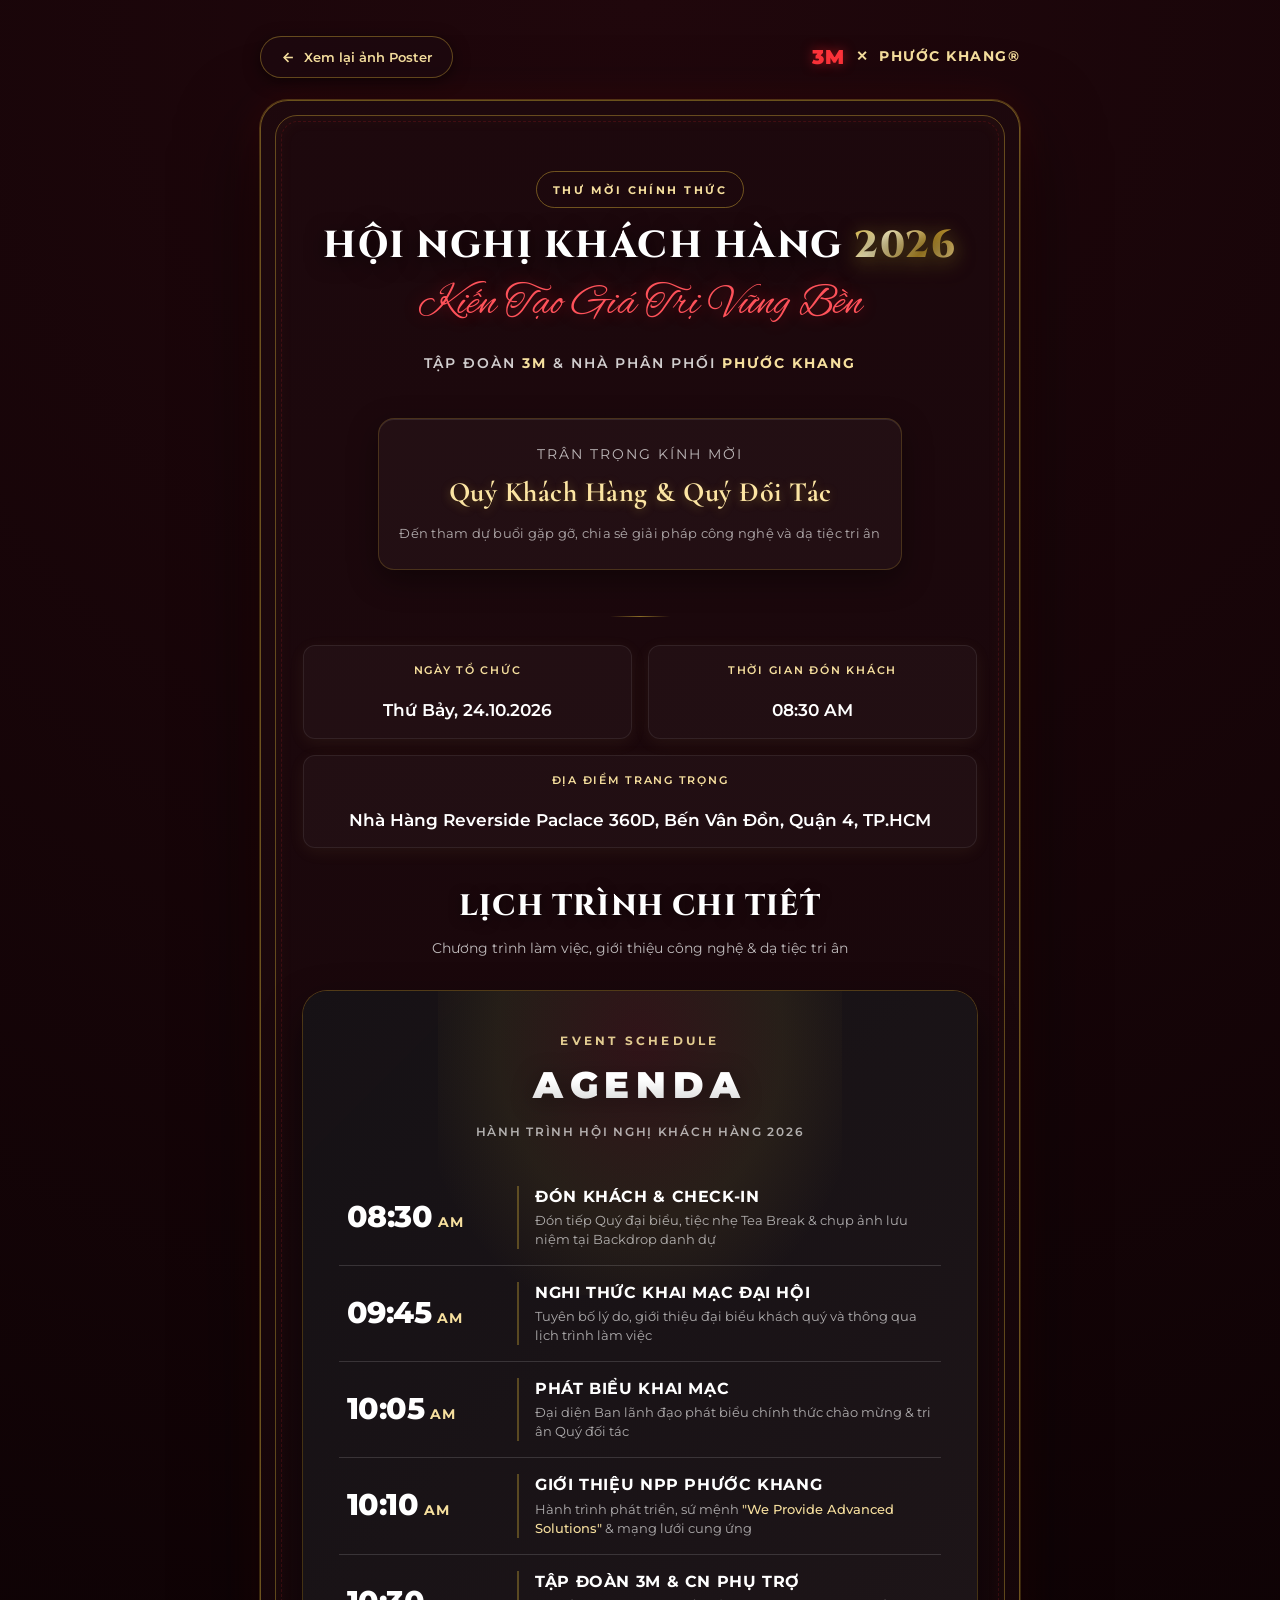
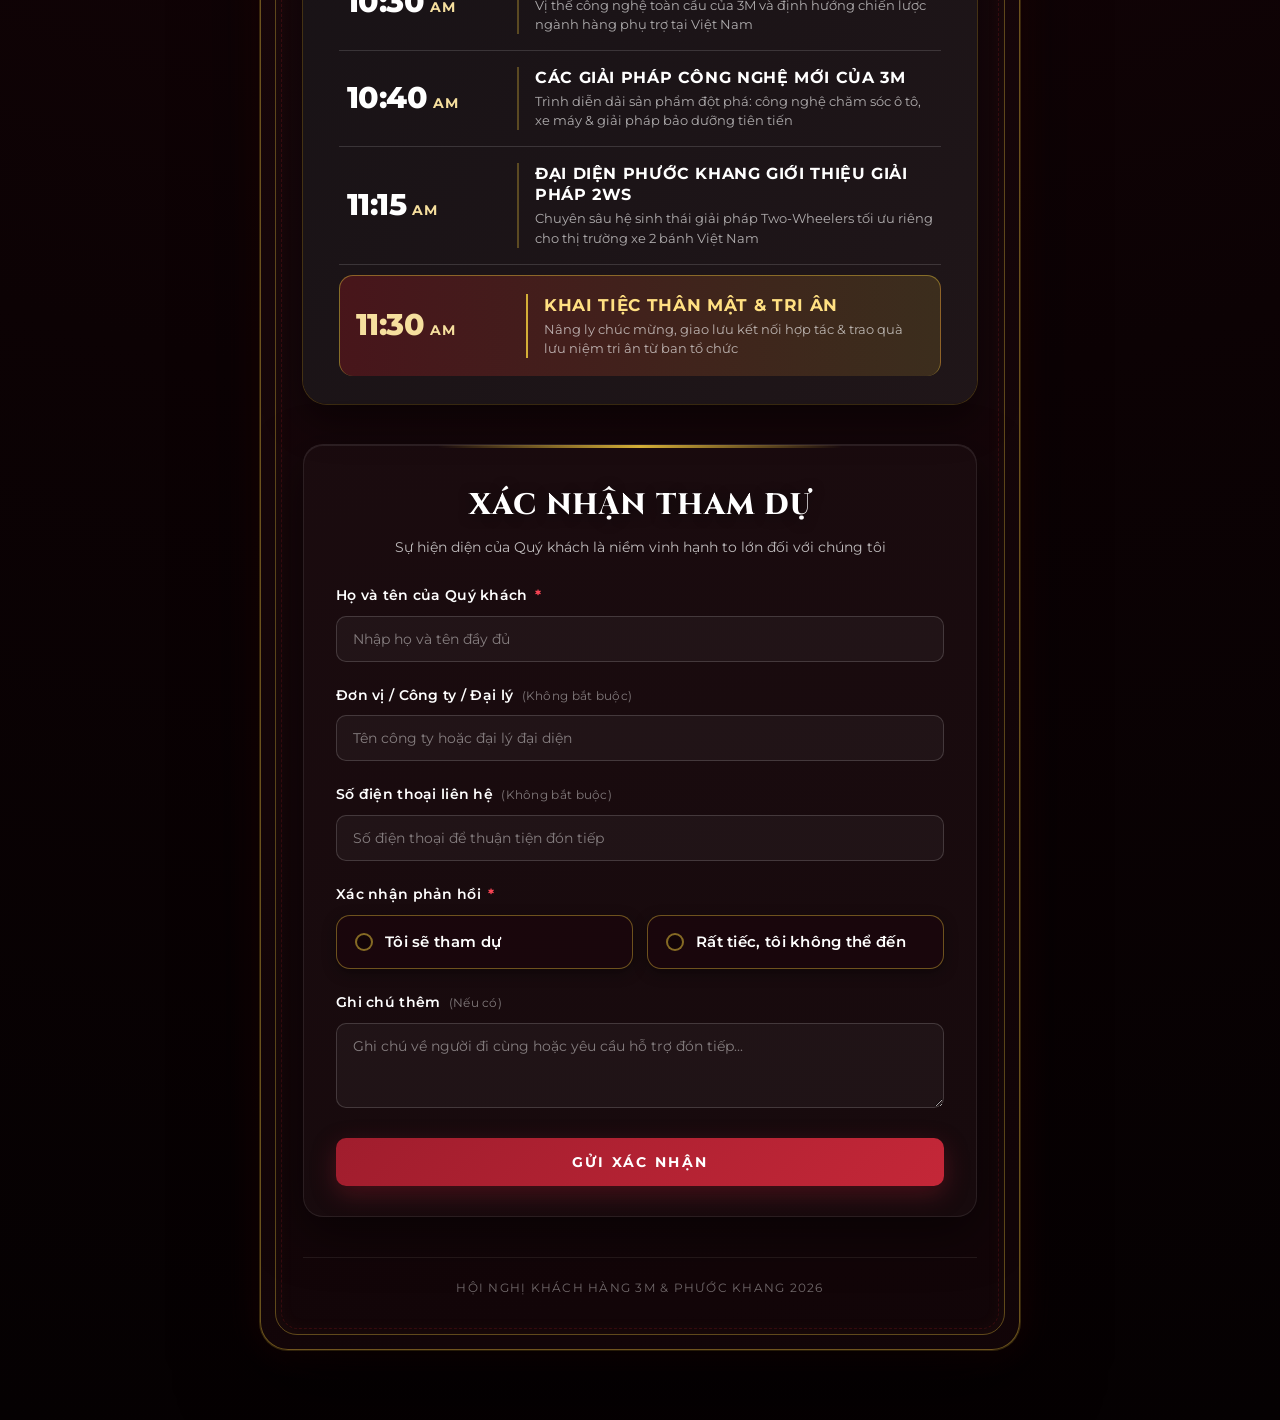
==== detail.html @ b02ee94e "Card invition" ====
<!doctype html>
<html lang="vi">
  <head>
    <meta charset="UTF-8" />
    <meta name="viewport" content="width=device-width, initial-scale=1.0" />
    <title>Thư Mời &amp; Lịch Trình Hội Nghị — 3M &amp; Phước Khang</title>

    <!-- SEO & Social Meta Tags -->
    <meta
      name="description"
      content="Trân trọng kính mời Quý khách tham dự Hội Nghị Khách Hàng: Kiến Tạo Giá Trị cùng 3M & Phước Khang ngày 24/10/2026."
    />
    <meta
      property="og:title"
      content="Thư Mời Hội Nghị Khách Hàng 3M & Phước Khang"
    />
    <meta
      property="og:description"
      content="Kính mời Quý Khách đến tham dự sự kiện và xác nhận tham dự."
    />
    <meta property="og:image" content="home.jpg" />

    <!-- Google Fonts: Cinzel, Cormorant Garamond, Playfair Display, Montserrat, Alex Brush -->
    <link rel="preconnect" href="https://fonts.googleapis.com" />
    <link rel="preconnect" href="https://fonts.gstatic.com" crossorigin />
    <link
      href="https://fonts.googleapis.com/css2?family=Alex+Brush&family=Cinzel:wght@600;700;800;900&family=Cormorant+Garamond:ital,wght@0,500;0,600;0,700;1,400;1,600&family=Montserrat:wght@300;400;500;600;700&family=Playfair+Display:ital,wght@0,500;0,600;0,700;1,400&display=swap"
      rel="stylesheet"
    />

    <!-- File CSS Riêng Biệt -->
    <link rel="stylesheet" href="style.css" />
  </head>
  <body class="invitation-page-body">
    <main class="invitation-wrapper">
      <!-- Thanh điều hướng đầu trang -->
      <div class="top-action-bar">
        <a href="index.html" class="btn-back-soft">
          <svg
            width="15"
            height="15"
            viewBox="0 0 24 24"
            fill="none"
            stroke="currentColor"
            stroke-width="2.5"
          >
            <line x1="19" y1="12" x2="5" y2="12"></line>
            <polyline points="12 19 5 12 12 5"></polyline>
          </svg>
          <span>Xem lại ảnh Poster</span>
        </a>

        <div class="top-brand-logos">
          <span class="brand-3m">3M</span>
          <span>✕</span>
          <span>PHƯỚC KHANG®</span>
        </div>
      </div>

      <!-- TẤM THIỆP MỜI TRANG TRỌNG & ĐẲNG CẤP DOANH NGHIỆP -->
      <article class="invitation-card clean-editorial">
        <!-- Viền đôi thanh lịch mạ vàng tối giản -->
        <div class="card-inner-border"></div>

        <!-- HEADER THƯ MỜI CHUẨN DOANH NGHIỆP -->
        <header class="invitation-header-clean">
          <div class="invitation-brand-badge">
            <span>THƯ MỜI CHÍNH THỨC</span>
          </div>
          <h1 class="invitation-main-heading">
            HỘI NGHỊ KHÁCH HÀNG <span class="gold-shimmer-text">2026</span>
          </h1>
          <div class="invitation-script-theme">Kiến Tạo Giá Trị Vững Bền</div>
          <div class="co-host-subheading">
            Tập Đoàn <strong>3M</strong> &amp; Nhà Phân Phối
            <strong>Phước Khang</strong>
          </div>
        </header>

        <!-- HỘP KÍNH MỜI ĐÍCH DANH ĐẠI BIỂU / KHÁCH QUÝ -->
        <div class="guest-invitation-container clean-guest-box">
          <span class="guest-intro-label">Trân trọng kính mời</span>
          <strong class="guest-highlight-name" id="displayGuestName"
            >Quý Khách Hàng &amp; Quý Đối Tác</strong
          >
          <p class="guest-honor-note">
            Đến tham dự buổi gặp gỡ, chia sẻ giải pháp công nghệ và dạ tiệc tri
            ân
          </p>
        </div>

        <!-- ĐƯỜNG KẺ CHỈ VÀNG TINH TẾ (MINIMAL HAIRLINE) -->
        <div class="clean-divider-line" aria-hidden="true"></div>

        <!-- THÔNG TIN THỜI GIAN & ĐỊA ĐIỂM TỔ CHỨC (CLEAN GRID) -->
        <div class="event-quick-info-grid clean-info-grid">
          <div class="quick-info-card">
            <span class="quick-meta-label">NGÀY TỔ CHỨC</span>
            <div class="quick-meta-val">Thứ Bảy, 24.10.2026</div>
          </div>

          <div class="quick-info-card">
            <span class="quick-meta-label">THỜI GIAN ĐÓN KHÁCH</span>
            <div class="quick-meta-val">08:30 AM</div>
          </div>

          <div class="quick-info-card full-width">
            <span class="quick-meta-label">ĐỊA ĐIỂM TRANG TRỌNG</span>
            <div class="quick-meta-val">
              Nhà Hàng Reverside Paclace 360D, Bến Vân Đồn, Quận 4, TP.HCM
            </div>
          </div>
        </div>

        <!-- ======================================================================
           ROADMAP VỀ TIMELINE SỰ KIỆN — ZIGZAG 2 BÊN XEN KẼ SANG TRỌNG
           ====================================================================== -->
        <section class="roadmap-section-wrap" aria-label="Lịch trình sự kiện">
          <div class="roadmap-header-center">
            <h2 class="roadmap-title">Lịch Trình Chi Tiết</h2>
            <p class="roadmap-desc">
              Chương trình làm việc, giới thiệu công nghệ &amp; dạ tiệc tri ân
            </p>
          </div>

          <!-- AGENDA JOURNEY BOARD (THEO STYLE ẢNH MẪU: KÍNH MỜ, BOLD TIME, ĐƯỜNG KẺ NGANG) -->
          <div class="agenda-board-container reveal-on-scroll">
            <div class="agenda-board-header">
              <span class="agenda-subtag">EVENT SCHEDULE</span>
              <h3 class="agenda-main-title">AGENDA</h3>
              <div class="agenda-subtitle-line">
                HÀNH TRÌNH HỘI NGHỊ KHÁCH HÀNG 2026
              </div>
            </div>

            <div class="agenda-list">
              <!-- Mục 1 -->
              <div class="agenda-item">
                <div class="agenda-time-col">
                  <span class="agenda-time-val">08:30</span>
                  <span class="agenda-time-period">AM</span>
                </div>
                <div class="agenda-info-col">
                  <h4 class="agenda-item-title">ĐÓN KHÁCH &amp; CHECK-IN</h4>
                  <p class="agenda-item-desc">
                    Đón tiếp Quý đại biểu, tiệc nhẹ Tea Break &amp; chụp ảnh lưu
                    niệm tại Backdrop danh dự
                  </p>
                </div>
              </div>

              <!-- Mục 2 -->
              <div class="agenda-item">
                <div class="agenda-time-col">
                  <span class="agenda-time-val">09:45</span>
                  <span class="agenda-time-period">AM</span>
                </div>
                <div class="agenda-info-col">
                  <h4 class="agenda-item-title">NGHI THỨC KHAI MẠC ĐẠI HỘI</h4>
                  <p class="agenda-item-desc">
                    Tuyên bố lý do, giới thiệu đại biểu khách quý và thông qua
                    lịch trình làm việc
                  </p>
                </div>
              </div>

              <!-- Mục 3 -->
              <div class="agenda-item">
                <div class="agenda-time-col">
                  <span class="agenda-time-val">10:05</span>
                  <span class="agenda-time-period">AM</span>
                </div>
                <div class="agenda-info-col">
                  <h4 class="agenda-item-title">PHÁT BIỂU KHAI MẠC</h4>
                  <p class="agenda-item-desc">
                    Đại diện Ban lãnh đạo phát biểu chính thức chào mừng &amp;
                    tri ân Quý đối tác
                  </p>
                </div>
              </div>

              <!-- Mục 4 -->
              <div class="agenda-item">
                <div class="agenda-time-col">
                  <span class="agenda-time-val">10:10</span>
                  <span class="agenda-time-period">AM</span>
                </div>
                <div class="agenda-info-col">
                  <h4 class="agenda-item-title">GIỚI THIỆU NPP PHƯỚC KHANG</h4>
                  <p class="agenda-item-desc">
                    Hành trình phát triển, sứ mệnh
                    <em>"We Provide Advanced Solutions"</em> &amp; mạng lưới
                    cung ứng
                  </p>
                </div>
              </div>

              <!-- Mục 5 -->
              <div class="agenda-item">
                <div class="agenda-time-col">
                  <span class="agenda-time-val">10:30</span>
                  <span class="agenda-time-period">AM</span>
                </div>
                <div class="agenda-info-col">
                  <h4 class="agenda-item-title">
                    TẬP ĐOÀN 3M &amp; CN PHỤ TRỢ
                  </h4>
                  <p class="agenda-item-desc">
                    Vị thế công nghệ toàn cầu của 3M và định hướng chiến lược
                    ngành hàng phụ trợ tại Việt Nam
                  </p>
                </div>
              </div>

              <!-- Mục 6 -->
              <div class="agenda-item">
                <div class="agenda-time-col">
                  <span class="agenda-time-val">10:40</span>
                  <span class="agenda-time-period">AM</span>
                </div>
                <div class="agenda-info-col">
                  <h4 class="agenda-item-title">
                    CÁC GIẢI PHÁP CÔNG NGHỆ MỚI CỦA 3M
                  </h4>
                  <p class="agenda-item-desc">
                    Trình diễn dải sản phẩm đột phá: công nghệ chăm sóc ô tô, xe
                    máy &amp; giải pháp bảo dưỡng tiên tiến
                  </p>
                </div>
              </div>

              <!-- Mục 7 -->
              <div class="agenda-item">
                <div class="agenda-time-col">
                  <span class="agenda-time-val">11:15</span>
                  <span class="agenda-time-period">AM</span>
                </div>
                <div class="agenda-info-col">
                  <h4 class="agenda-item-title">
                    ĐẠI DIỆN PHƯỚC KHANG GIỚI THIỆU GIẢI PHÁP 2Ws
                  </h4>
                  <p class="agenda-item-desc">
                    Chuyên sâu hệ sinh thái giải pháp Two-Wheelers tối ưu riêng
                    cho thị trường xe 2 bánh Việt Nam
                  </p>
                </div>
              </div>

              <!-- Mục 8 (Khai Tiệc) -->
              <div class="agenda-item agenda-item-highlight">
                <div class="agenda-time-col">
                  <span class="agenda-time-val">11:30</span>
                  <span class="agenda-time-period">AM</span>
                </div>
                <div class="agenda-info-col">
                  <h4 class="agenda-item-title highlight-title">
                    KHAI TIỆC THÂN MẬT &amp; TRI ÂN
                  </h4>
                  <p class="agenda-item-desc">
                    Nâng ly chúc mừng, giao lưu kết nối hợp tác &amp; trao quà
                    lưu niệm tri ân từ ban tổ chức
                  </p>
                </div>
              </div>
            </div>
          </div>
        </section>

        <!-- ======================================================================
           PHẦN HỒI ĐÁP THAM DỰ (EXECUTIVE RSVP FORM — CLEAN & MINIMAL)
           ====================================================================== -->
        <section
          class="royal-rsvp-wrapper clean-rsvp-section reveal-on-scroll"
          id="rsvpSection"
        >
          <div class="rsvp-header-center">
            <h2 class="rsvp-title">Xác Nhận Tham Dự</h2>
            <p class="rsvp-subtitle">
              Sự hiện diện của Quý khách là niềm vinh hạnh to lớn đối với chúng
              tôi
            </p>
          </div>

          <form id="rsvpForm" novalidate>
            <!-- 1. Họ và tên -->
            <div class="form-group clean-group">
              <label class="form-label" for="guestName">
                Họ và tên của Quý khách <span class="required-star">*</span>
              </label>
              <input
                type="text"
                id="guestName"
                name="name"
                class="form-input clean-input"
                placeholder="Nhập họ và tên đầy đủ"
                autocomplete="name"
                required
              />
              <div class="error-msg" id="nameError">
                Vui lòng nhập họ và tên của Quý khách
              </div>
            </div>

            <!-- 2. Đơn vị / Công ty -->
            <div class="form-group clean-group">
              <label class="form-label" for="guestCompany">
                Đơn vị / Công ty / Đại lý
                <span class="label-optional">(Không bắt buộc)</span>
              </label>
              <input
                type="text"
                id="guestCompany"
                name="company"
                class="form-input clean-input"
                placeholder="Tên công ty hoặc đại lý đại diện"
              />
            </div>

            <!-- 3. Số điện thoại -->
            <div class="form-group clean-group">
              <label class="form-label" for="guestPhone">
                Số điện thoại liên hệ
                <span class="label-optional">(Không bắt buộc)</span>
              </label>
              <input
                type="tel"
                id="guestPhone"
                name="phone"
                class="form-input clean-input"
                placeholder="Số điện thoại để thuận tiện đón tiếp"
              />
            </div>

            <!-- 4. Lựa chọn tham dự -->
            <div class="form-group clean-group">
              <span class="form-label">
                Xác nhận phản hồi <span class="required-star">*</span>
              </span>
              <div class="radio-soft-grid clean-radio-grid">
                <!-- Lựa chọn 1: Tôi sẽ tham dự -->
                <label class="radio-soft-card clean-radio-card" for="attendYes">
                  <input
                    type="radio"
                    id="attendYes"
                    name="attendanceStatus"
                    value="Tôi sẽ tham dự"
                  />
                  <div class="radio-soft-content">
                    <span class="radio-check-dot"></span>
                    <span class="radio-soft-text">Tôi sẽ tham dự</span>
                  </div>
                </label>

                <!-- Lựa chọn 2: Rất tiếc... -->
                <label class="radio-soft-card clean-radio-card" for="attendNo">
                  <input
                    type="radio"
                    id="attendNo"
                    name="attendanceStatus"
                    value="Rất tiếc, tôi không thể tham dự"
                  />
                  <div class="radio-soft-content">
                    <span class="radio-check-dot"></span>
                    <span class="radio-soft-text"
                      >Rất tiếc, tôi không thể đến</span
                    >
                  </div>
                </label>
              </div>
              <div class="error-msg" id="statusError">
                Vui lòng chọn trạng thái xác nhận tham dự
              </div>
            </div>

            <!-- 5. Lời nhắn gửi -->
            <div class="form-group clean-group">
              <label class="form-label" for="guestWishes">
                Ghi chú thêm <span class="label-optional">(Nếu có)</span>
              </label>
              <textarea
                id="guestWishes"
                name="wishes"
                class="form-input clean-input clean-textarea"
                placeholder="Ghi chú về người đi cùng hoặc yêu cầu hỗ trợ đón tiếp..."
              ></textarea>
            </div>

            <!-- Thông báo lỗi chung -->
            <div
              class="error-msg"
              id="generalError"
              style="margin-bottom: 14px; text-align: center"
            >
              <span id="generalErrorText"
                >Đã có lỗi xảy ra khi gửi. Vui lòng thử lại!</span
              >
            </div>

            <!-- Nút gửi xác nhận -->
            <button
              type="submit"
              id="submitBtn"
              class="btn-submit-invitation clean-submit-btn"
            >
              <span class="spinner" aria-hidden="true"></span>
              <span class="btn-text">GỬI XÁC NHẬN</span>
            </button>
          </form>
        </section>

        <!-- CHÂN THIỆP MỜI TRANG TRỌNG -->
        <footer class="invitation-footer clean-footer">
          <p>Hội Nghị Khách Hàng 3M &amp; Phước Khang 2026</p>
        </footer>
      </article>
    </main>

    <!-- File JavaScript Riêng Biệt (Hiệu ứng Scroll, Hạt vàng lấp lánh & Điều hướng) -->
    <script src="script.js"></script>
  </body>
</html>
---- style.css ----
/* ==========================================================================
   HỘI NGHỊ KHÁCH HÀNG 3M & PHƯỚC KHANG: KIẾN TẠO GIÁ TRỊ (STYLE.CSS)
   Phong cách: Hoàng gia, Trang trọng, Thiệp mời dạ tiệc cao cấp (Royal Luxury Invitation)
   ========================================================================== */

/* --------------------------------------------------------------------------
   1. DESIGN TOKENS & CSS VARIABLES (ROYAL GOLD & RUBY PALETTE)
   -------------------------------------------------------------------------- */
:root {
  /* Bộ màu Dark Velvet Burgundy & Royal Gold Đồng Bộ Toàn Trang */
  --bg-page: #0f0306;
  --bg-page-gradient: radial-gradient(circle at 50% 15%, #2a0810 0%, #170408 50%, #0a0204 100%);
  --card-bg: linear-gradient(165deg, rgba(30, 9, 14, 0.94) 0%, rgba(18, 5, 8, 0.97) 100%);

  /* Vàng Hoàng Gia (Royal Metallic Gold) */
  --gold-primary: #d4af37;
  --gold-light: #f6df9e;
  --gold-bright: #ffeaae;
  --gold-dark: #aa8024;
  --gold-gradient: linear-gradient(135deg, #d4af37 0%, #fff4c2 30%, #b88f28 65%, #f6df9e 100%);
  --gold-glow: rgba(212, 175, 55, 0.35);
  --gold-foil-border: rgba(212, 175, 55, 0.4);

  /* Đỏ Ruby Sang Quý (Royal Ruby Red - 3M Heritage) */
  --ruby-3m: #e51c24;
  --ruby-dark: #9e141a;
  --ruby-light: rgba(229, 28, 36, 0.15);
  --ruby-glow: rgba(229, 28, 36, 0.32);

  /* Màu Chữ Chuẩn Độ Tương Phản Cao (High Contrast & Clear) */
  --text-main: #ffffff;
  --text-muted: #e6dad2;
  --text-light: #b8aba3;

  /* Typography */
  --font-royal: 'Cinzel', 'Playfair Display', Georgia, serif;
  --font-serif: 'Playfair Display', Georgia, serif;
  --font-display: 'Cormorant Garamond', Georgia, serif;
  --font-script: 'Alex Brush', cursive;
  --font-sans: 'Montserrat', -apple-system, BlinkMacSystemFont, "Segoe UI", Roboto, sans-serif;

  /* Viền & Đổ bóng Hoàng Gia */
  --radius-card: 28px;
  --radius-element: 16px;
  --shadow-invitation: 0 30px 80px rgba(0, 0, 0, 0.65),
                       0 0 0 1px rgba(212, 175, 55, 0.32),
                       0 0 40px rgba(229, 28, 36, 0.12);
  --transition-smooth: all 0.5s cubic-bezier(0.16, 1, 0.3, 1);
}

/* --------------------------------------------------------------------------
   2. RESET & BASE
   -------------------------------------------------------------------------- */
*, *::before, *::after {
  margin: 0;
  padding: 0;
  box-sizing: border-box;
  -webkit-font-smoothing: antialiased;
}

html {
  -webkit-text-size-adjust: 100%;
  scroll-behavior: smooth;
}

body {
  min-height: 100vh;
  background: var(--bg-page);
  background-image: var(--bg-page-gradient);
  background-repeat: no-repeat;
  background-size: cover;
  font-family: var(--font-sans);
  color: var(--text-main);
  line-height: 1.65;
  overflow-x: hidden;
  position: relative;
  overscroll-behavior: contain;
}

/* --------------------------------------------------------------------------
   3. LANDING PAGE (INDEX.HTML) - TOÀN MÀN HÌNH (FULLSCREEN)
   -------------------------------------------------------------------------- */
.landing-fullscreen-body {
  width: 100vw;
  height: 100vh;
  height: 100dvh;
  margin: 0;
  padding: 0;
  overflow: hidden;
  background: #000;
  position: relative;
}

.fullscreen-landing-container {
  width: 100%;
  height: 100%;
  position: relative;
  display: flex;
  align-items: center;
  justify-content: center;
}

.fullscreen-poster-img {
  width: 100%;
  height: 100%;
  object-fit: cover;
  object-position: center;
  display: block;
}

.fullscreen-bottom-gradient {
  position: absolute;
  bottom: 0;
  left: 0;
  right: 0;
  height: 240px;
  background: linear-gradient(to top, rgba(0, 0, 0, 0.88) 0%, rgba(0, 0, 0, 0.45) 55%, transparent 100%);
  pointer-events: none;
  z-index: 2;
}

.fullscreen-floating-bar {
  position: absolute;
  bottom: 36px;
  left: 50%;
  transform: translateX(-50%);
  z-index: 10;
  width: 90%;
  max-width: 480px;
  text-align: center;
  display: flex;
  flex-direction: column;
  align-items: center;
  gap: 12px;
}

.btn-fullscreen-cta {
  display: inline-flex;
  align-items: center;
  justify-content: center;
  gap: 12px;
  background: linear-gradient(135deg, #e51c24 0%, #b8141b 100%);
  color: #ffffff;
  font-family: var(--font-sans);
  font-size: 1.05rem;
  font-weight: 700;
  letter-spacing: 0.8px;
  text-decoration: none;
  padding: 16px 38px;
  border-radius: 50px;
  border: 1.5px solid rgba(255, 255, 255, 0.4);
  box-shadow: 0 12px 30px rgba(229, 28, 36, 0.5), 0 0 20px rgba(255, 255, 255, 0.2);
  cursor: pointer;
  transition: var(--transition-smooth);
  backdrop-filter: blur(8px);
  -webkit-backdrop-filter: blur(8px);
}

.btn-fullscreen-cta:hover {
  transform: translateY(-3px) scale(1.03);
  box-shadow: 0 16px 36px rgba(229, 28, 36, 0.65), 0 0 25px rgba(255, 255, 255, 0.35);
  background: linear-gradient(135deg, #ff2a33 0%, #c9181f 100%);
  color: #ffffff;
}

.btn-fullscreen-cta svg {
  transition: transform 0.3s ease;
}

.btn-fullscreen-cta:hover svg {
  transform: translateX(4px);
}

.fullscreen-subtext {
  color: rgba(255, 255, 255, 0.92);
  font-size: 0.82rem;
  letter-spacing: 1px;
  text-shadow: 0 2px 4px rgba(0, 0, 0, 0.8);
  font-weight: 500;
}

/* --------------------------------------------------------------------------
   4. DETAIL PAGE (DETAIL.HTML) - PHONG CÁCH THIỆP MỜI HOÀNG GIA TRANG TRỌNG
   -------------------------------------------------------------------------- */
.invitation-page-body {
  padding: 36px 18px 70px;
  position: relative;
  background: radial-gradient(circle at 50% 0%, #20070c 0%, #0c0204 65%, #050102 100%);
}

.invitation-wrapper {
  width: 100%;
  max-width: 760px;
  margin: 0 auto;
  position: relative;
  z-index: 2;
}

/* Nút quay lại trang nhã ở đầu trang */
.top-action-bar {
  display: flex;
  align-items: center;
  justify-content: space-between;
  margin-bottom: 22px;
}

.btn-back-soft {
  display: inline-flex;
  align-items: center;
  gap: 8px;
  color: var(--gold-light);
  font-size: 0.84rem;
  font-weight: 600;
  text-decoration: none;
  padding: 9px 20px;
  border-radius: 30px;
  background: rgba(30, 10, 16, 0.85);
  border: 1px solid rgba(212, 175, 55, 0.4);
  box-shadow: 0 4px 16px rgba(0, 0, 0, 0.5);
  transition: var(--transition-smooth);
}

.btn-back-soft:hover {
  background: rgba(229, 28, 36, 0.25);
  color: #ffffff;
  border-color: var(--ruby-3m);
  transform: translateX(-3px);
  box-shadow: 0 6px 20px rgba(229, 28, 36, 0.35);
}

.top-brand-logos {
  display: inline-flex;
  align-items: center;
  gap: 10px;
  font-size: 0.88rem;
  color: var(--gold-light);
  font-weight: 700;
  letter-spacing: 1.5px;
}

.top-brand-logos span.brand-3m {
  font-weight: 900;
  color: #ff333a;
  font-size: 1.25rem;
  text-shadow: 0 0 12px rgba(229, 28, 36, 0.6);
}

/* THẺ THIỆP MỜI CHÍNH (ROYAL INVITATION CARD) */
.invitation-card {
  position: relative;
  background: var(--card-bg);
  border-radius: var(--radius-card);
  padding: 56px 42px 50px;
  box-shadow: var(--shadow-invitation);
  border: 1.5px solid rgba(212, 175, 55, 0.45);
  text-align: center;
  transition: var(--transition-smooth);
  overflow: hidden;
  transform: translateZ(0);
  -webkit-transform: translateZ(0);
}

/* Viền đôi dát vàng chạm khắc bên trong thiệp */
.card-inner-border {
  position: absolute;
  top: 14px;
  left: 14px;
  right: 14px;
  bottom: 14px;
  border: 1.5px solid var(--gold-foil-border);
  border-radius: calc(var(--radius-card) - 6px);
  pointer-events: none;
  box-shadow: inset 0 0 20px rgba(197, 160, 89, 0.06);
}

.card-inner-border::after {
  content: '';
  position: absolute;
  top: 5px;
  left: 5px;
  right: 5px;
  bottom: 5px;
  border: 1px dashed rgba(184, 28, 36, 0.22);
  border-radius: calc(var(--radius-card) - 11px);
}

/* TIÊU ĐỀ THIỆP MỜI SANG TRỌNG */
.invitation-main-heading {
  font-family: var(--font-royal);
  font-size: 2.35rem;
  font-weight: 800;
  letter-spacing: 1.5px;
  color: #ffffff;
  margin-bottom: 4px;
  line-height: 1.25;
  text-transform: uppercase;
  text-shadow: 0 4px 20px rgba(0, 0, 0, 0.7);
}

/* Chữ dát vàng óng ánh (Gold Foil Shimmer Text) */
.gold-shimmer-text {
  background: var(--gold-gradient);
  -webkit-background-clip: text;
  -webkit-text-fill-color: transparent;
  display: inline-block;
  filter: drop-shadow(0 2px 8px rgba(212, 175, 55, 0.4));
}

.invitation-script-theme {
  font-family: var(--font-script);
  font-size: 2.7rem;
  color: #ff525a;
  display: block;
  margin-top: -4px;
  margin-bottom: 12px;
  font-weight: 400;
  text-shadow: 0 0 16px rgba(229, 28, 36, 0.4);
}

.co-host-subheading {
  font-size: 0.9rem;
  font-weight: 600;
  color: rgba(255, 255, 255, 0.8);
  letter-spacing: 2px;
  text-transform: uppercase;
  margin-bottom: 22px;
}

.co-host-subheading strong {
  color: var(--gold-light);
}

/* HỘP KÍNH MỜI ĐÍCH DANH THƯỢNG KHÁCH (VIP GUEST BOX) */
.guest-invitation-container {
  margin: 12px auto 24px;
  padding: 18px 30px;
  background: linear-gradient(135deg, rgba(42, 12, 18, 0.9) 0%, rgba(24, 6, 10, 0.95) 100%);
  border-radius: 40px;
  display: inline-block;
  max-width: 90%;
  border: 1px solid rgba(212, 175, 55, 0.45);
  box-shadow: 0 10px 30px rgba(0, 0, 0, 0.4), inset 0 1px 0 rgba(255, 255, 255, 0.1);
  position: relative;
}

.guest-intro-label {
  font-size: 0.85rem;
  color: rgba(255, 255, 255, 0.7);
  letter-spacing: 2px;
  text-transform: uppercase;
  display: block;
}

.guest-highlight-name {
  font-family: var(--font-display);
  font-size: 1.75rem;
  font-weight: 700;
  color: #fce5a3;
  display: block;
  margin-top: 4px;
  letter-spacing: 0.5px;
  text-shadow: 0 2px 10px rgba(212, 175, 55, 0.35);
}

/* THẺ THÔNG TIN THỜI GIAN & ĐỊA ĐIỂM (INFO CARDS) */
.event-quick-info-grid {
  display: grid;
  grid-template-columns: 1fr 1fr;
  gap: 14px;
  margin-bottom: 30px;
  text-align: left;
}

.quick-info-card {
  background: #ffffff;
  border: 1px solid var(--gold-foil-border);
  border-radius: var(--radius-element);
  padding: 15px 18px;
  display: flex;
  align-items: center;
  gap: 14px;
  box-shadow: 0 4px 16px rgba(197, 160, 89, 0.08);
  transition: var(--transition-smooth);
}

.quick-info-card:hover {
  transform: translateY(-2px);
  border-color: var(--ruby-3m);
  box-shadow: 0 8px 24px rgba(184, 28, 36, 0.12);
}

.quick-info-card.full-width {
  grid-column: span 2;
}

.quick-meta-label {
  font-size: 0.74rem;
  text-transform: uppercase;
  letter-spacing: 1.5px;
  color: var(--text-light);
  font-weight: 600;
  display: block;
  margin-bottom: 2px;
}

.quick-meta-val {
  font-size: 0.98rem;
  font-weight: 700;
  color: var(--text-main);
  line-height: 1.3;
}

/* --------------------------------------------------------------------------
   5. ROADMAP TIMELINE HEADER
   -------------------------------------------------------------------------- */
.roadmap-section-wrap {
  margin-top: 10px;
  margin-bottom: 36px;
  text-align: left;
}

.roadmap-header-center {
  text-align: center;
  margin-bottom: 30px;
}

.roadmap-title {
  font-family: var(--font-royal);
  font-size: 1.85rem;
  font-weight: 800;
  color: #ffffff;
  letter-spacing: 1.2px;
  margin-bottom: 6px;
  text-transform: uppercase;
  text-shadow: 0 2px 12px rgba(0, 0, 0, 0.5);
}

.roadmap-desc {
  font-size: 0.9rem;
  color: rgba(255, 255, 255, 0.72);
}

/* --------------------------------------------------------------------------
   6. PHẦN HỒI ĐÁP THAM DỰ (RSVP CARD)
   -------------------------------------------------------------------------- */
.royal-rsvp-wrapper {
  margin-top: 24px;
  background: rgba(30, 9, 15, 0.9);
  border: 1.5px solid rgba(212, 175, 55, 0.45);
  border-radius: var(--radius-card);
  padding: 40px 32px 36px;
  box-shadow: 0 16px 50px rgba(0, 0, 0, 0.5), inset 0 1px 0 rgba(255, 255, 255, 0.08);
  text-align: left;
  position: relative;
  opacity: 1;
  transform: none;
}

.royal-rsvp-wrapper::before {
  content: '';
  position: absolute;
  top: 0;
  left: 20%;
  right: 20%;
  height: 3px;
  background: linear-gradient(to right, transparent, var(--gold-primary), transparent);
}

.rsvp-header-center {
  text-align: center;
  margin-bottom: 24px;
}

.rsvp-title {
  font-family: var(--font-royal);
  font-size: 1.85rem;
  font-weight: 800;
  color: #ffffff;
  letter-spacing: 1.2px;
  margin-bottom: 6px;
  text-transform: uppercase;
  text-shadow: 0 2px 12px rgba(0, 0, 0, 0.5);
}

.rsvp-subtitle {
  font-size: 0.9rem;
  color: rgba(255, 255, 255, 0.72);
}

.form-group {
  margin-bottom: 20px;
}

.form-label {
  display: block;
  font-size: 0.9rem;
  font-weight: 600;
  color: #ffffff;
  margin-bottom: 8px;
  letter-spacing: 0.02em;
}

.required-star {
  color: #ff4757;
  font-weight: bold;
  margin-left: 3px;
}

.form-input {
  width: 100%;
  padding: 13px 16px 13px 44px;
  font-family: var(--font-sans);
  font-size: 0.95rem;
  color: var(--text-main);
  background: #faf7f5;
  border: 1.5px solid var(--gold-foil-border);
  border-radius: 12px;
  outline: none;
  transition: var(--transition-smooth);
}

.form-input:focus {
  background: #ffffff;
  border-color: var(--ruby-3m);
  box-shadow: 0 0 0 3px rgba(184, 28, 36, 0.12);
}

.form-input::placeholder {
  color: #b3a49f;
  font-size: 0.88rem;
}

/* ==========================================================================
   RADIO CARDS CHỌN THAM DỰ — TƯƠNG PHẢN CAO & VIỀN VÀNG SANG TRỌNG
   ========================================================================== */
.radio-soft-grid,
.clean-radio-grid {
  display: grid;
  grid-template-columns: 1fr 1fr;
  gap: 14px;
  margin-top: 8px;
}

.radio-soft-card,
.clean-radio-card {
  position: relative;
  cursor: pointer;
  display: block;
  user-select: none;
  border-radius: 14px;
  border: 1.5px solid rgba(212, 175, 55, 0.45);
  background: rgba(28, 8, 14, 0.85);
  padding: 14px 18px;
  transition: all 0.28s cubic-bezier(0.2, 0.8, 0.2, 1);
  box-shadow: 0 4px 14px rgba(0, 0, 0, 0.4);
}

.radio-soft-card input[type="radio"],
.clean-radio-card input[type="radio"] {
  position: absolute;
  opacity: 0;
  width: 0;
  height: 0;
  pointer-events: none;
}

.radio-soft-content {
  display: flex;
  align-items: center;
  gap: 12px;
  width: 100%;
}

.radio-check-dot {
  width: 18px;
  height: 18px;
  border-radius: 50%;
  border: 2px solid rgba(212, 175, 55, 0.6);
  display: inline-block;
  flex-shrink: 0;
  background: rgba(0, 0, 0, 0.3);
  transition: all 0.22s ease;
}

.radio-soft-text {
  font-family: 'Montserrat', sans-serif;
  font-size: 0.92rem;
  font-weight: 600;
  color: #ffffff;
  letter-spacing: 0.02em;
  transition: color 0.22s ease;
}

/* Hover nhẹ nhàng */
.radio-soft-card:hover,
.clean-radio-card:hover {
  border-color: rgba(212, 175, 55, 0.85);
  background: rgba(38, 12, 20, 0.95);
  transform: translateY(-2px);
  box-shadow: 0 8px 20px rgba(0, 0, 0, 0.5), 0 0 12px rgba(212, 175, 55, 0.2);
}

/* Khi được tích chọn: Nền đỏ Ruby + Viền Vàng rực rỡ */
.radio-soft-card:has(input[type="radio"]:checked),
.clean-radio-card:has(input[type="radio"]:checked) {
  border-color: #ffd700 !important;
  background: linear-gradient(135deg, rgba(229, 28, 36, 0.35) 0%, rgba(212, 175, 55, 0.22) 100%) !important;
  box-shadow: 0 6px 24px rgba(229, 28, 36, 0.35), 0 0 16px rgba(255, 215, 0, 0.3) !important;
}

.radio-soft-card input[type="radio"]:checked + .radio-soft-content .radio-check-dot,
.clean-radio-card input[type="radio"]:checked + .radio-soft-content .radio-check-dot {
  border-color: #ffd700;
  background: #ffd700;
  box-shadow: inset 0 0 0 3px #180509, 0 0 8px rgba(255, 215, 0, 0.6);
}

.radio-soft-card input[type="radio"]:checked + .radio-soft-content .radio-soft-text,
.clean-radio-card input[type="radio"]:checked + .radio-soft-content .radio-soft-text {
  color: #fff9e6 !important;
  font-weight: 700;
}

/* NÚT GỬI XÁC NHẬN (SHIMMER BUTTON) */
.btn-submit-invitation {
  width: 100%;
  padding: 16px 26px;
  background: linear-gradient(135deg, #c9252d 0%, #9e141a 100%);
  color: #ffffff;
  font-family: var(--font-sans);
  font-size: 1.05rem;
  font-weight: 700;
  letter-spacing: 0.8px;
  border: 1px solid rgba(255, 255, 255, 0.35);
  border-radius: 14px;
  cursor: pointer;
  box-shadow: 0 8px 24px var(--ruby-glow);
  transition: var(--transition-smooth);
  display: flex;
  align-items: center;
  justify-content: center;
  gap: 12px;
  margin-top: 24px;
  position: relative;
  overflow: hidden;
}

.btn-submit-invitation::before {
  content: '';
  position: absolute;
  top: 0;
  left: -100%;
  width: 100%;
  height: 100%;
  background: linear-gradient(90deg, transparent, rgba(255, 255, 255, 0.28), transparent);
  transition: left 0.75s ease;
}

.btn-submit-invitation:hover::before {
  left: 100%;
}

.btn-submit-invitation:hover:not(:disabled) {
  background: linear-gradient(135deg, #d82b33 0%, #ae171d 100%);
  transform: translateY(-3px);
  box-shadow: 0 12px 30px rgba(184, 28, 36, 0.45);
}

.btn-submit-invitation:disabled {
  opacity: 0.7;
  cursor: not-allowed;
}

.spinner {
  width: 20px;
  height: 20px;
  border: 2.5px solid rgba(255, 255, 255, 0.35);
  border-radius: 50%;
  border-top-color: #ffffff;
  animation: spin 0.8s linear infinite;
  display: none;
}

@keyframes spin {
  to { transform: rotate(360deg); }
}

.btn-submit-invitation.loading .spinner {
  display: inline-block;
}

/* Báo lỗi validation */
.error-msg {
  color: #ff6b75;
  font-size: 0.82rem;
  font-weight: 500;
  margin-top: 6px;
  display: none;
}

.error-msg.visible {
  display: flex;
}

/* Footer thiệp */
.invitation-footer {
  margin-top: 32px;
  text-align: center;
  font-size: 0.82rem;
  color: var(--text-light);
  letter-spacing: 0.6px;
}

.invitation-footer span {
  color: var(--ruby-3m);
}

/* --------------------------------------------------------------------------
   7. TRANG CẢM ƠN (THANKYOU.HTML)
   -------------------------------------------------------------------------- */
.thankyou-card {
  padding: 52px 36px 44px;
  text-align: center;
}

.thankyou-message {
  font-size: 0.98rem;
  color: var(--text-main);
  line-height: 1.65;
  max-width: 500px;
  margin: 0 auto 22px;
}

.thankyou-summary-box {
  background: #faf6f4;
  border-radius: 14px;
  padding: 16px 20px;
  margin: 18px auto 28px;
  max-width: 440px;
  border: 1px dashed var(--gold-foil-border);
  font-size: 0.9rem;
  text-align: left;
}

.summary-row {
  display: flex;
  justify-content: space-between;
  margin-bottom: 6px;
}

.summary-row:last-child { margin-bottom: 0; }
.summary-label { color: var(--text-muted); }
.summary-val { font-weight: 700; color: var(--ruby-dark); }

/* --------------------------------------------------------------------------
   8. RESPONSIVE (MOBILE & TABLET)
   -------------------------------------------------------------------------- */
@media (max-width: 600px) {
  .invitation-page-body {
    padding: 16px 10px 45px;
  }

  .invitation-card {
    padding: 42px 18px 36px;
    border-radius: 20px;
  }

  .card-inner-border {
    top: 10px;
    left: 10px;
    right: 10px;
    bottom: 10px;
  }

  .invitation-main-heading {
    font-size: 1.85rem;
  }

  .event-quick-info-grid {
    grid-template-columns: 1fr;
    gap: 10px;
  }

  .quick-info-card.full-width {
    grid-column: span 1;
  }

  .radio-soft-grid {
    grid-template-columns: 1fr;
    gap: 10px;
  }

  .royal-rsvp-wrapper {
    padding: 26px 16px;
  }

  .fullscreen-floating-bar {
    bottom: 24px;
    width: 92%;
  }

  .btn-fullscreen-cta {
    width: 100%;
    padding: 14px 22px;
    font-size: 0.98rem;
  }
}

/* ==========================================================================
   9. AGENDA JOURNEY BOARD (FROSTED GLASS & SLEEK DIVIDERS)
   ========================================================================== */
.agenda-board-container {
  max-width: 740px;
  margin: 15px auto 30px;
  background: linear-gradient(135deg, rgba(22, 18, 22, 0.96) 0%, rgba(32, 22, 25, 0.98) 100%);
  border-radius: 24px;
  padding: 36px 36px 28px;
  box-shadow:
    0 16px 40px rgba(0, 0, 0, 0.45),
    0 0 0 1px rgba(212, 175, 55, 0.35);
  position: relative;
  overflow: hidden;
}

/* Ánh sáng mờ nghệ thuật trang trí */
.agenda-board-container::before {
  content: '';
  position: absolute;
  top: -20%;
  left: 20%;
  width: 60%;
  height: 50%;
  background: radial-gradient(ellipse, rgba(230, 30, 42, 0.12) 0%, rgba(212, 175, 55, 0.08) 50%, transparent 80%);
  pointer-events: none;
}

.agenda-board-header {
  text-align: center;
  margin-bottom: 28px;
  position: relative;
  z-index: 1;
}

.agenda-subtag {
  display: inline-block;
  font-family: 'Montserrat', sans-serif;
  font-size: 0.72rem;
  font-weight: 700;
  letter-spacing: 0.28em;
  color: var(--gold-light, #f3d790);
  opacity: 0.9;
  margin-bottom: 4px;
}

.agenda-main-title {
  font-family: 'Montserrat', sans-serif;
  font-size: 2.3rem;
  font-weight: 900;
  letter-spacing: 0.18em;
  color: #ffffff;
  margin: 0;
  text-transform: uppercase;
  background: linear-gradient(180deg, #ffffff 40%, #c4c4c4 100%);
  -webkit-background-clip: text;
  -webkit-text-fill-color: transparent;
  filter: drop-shadow(0 4px 12px rgba(0,0,0,0.4));
}

.agenda-subtitle-line {
  font-family: 'Montserrat', sans-serif;
  font-size: 0.76rem;
  font-weight: 600;
  letter-spacing: 0.14em;
  color: rgba(255, 255, 255, 0.65);
  margin-top: 6px;
  text-transform: uppercase;
}

/* Danh sách các mốc thời gian */
.agenda-list {
  position: relative;
  z-index: 1;
}

.agenda-item {
  display: flex;
  align-items: center;
  padding: 16px 8px;
  border-bottom: 1px solid rgba(255, 255, 255, 0.14);
  transition: transform 0.2s ease, background 0.2s ease !important;
}

.agenda-item:last-child {
  border-bottom: none;
}

.agenda-item:hover {
  transform: translateX(6px);
  background: rgba(255, 255, 255, 0.05) !important;
  border-radius: 12px;
  padding-left: 14px;
  padding-right: 14px;
}

/* Cột mốc giờ bên trái */
.agenda-time-col {
  flex: 0 0 170px;
  display: flex;
  align-items: baseline;
  gap: 6px;
}

.agenda-time-val {
  font-family: 'Montserrat', sans-serif;
  font-size: 1.85rem;
  font-weight: 800;
  letter-spacing: -0.02em;
  color: #ffffff;
  line-height: 1;
}

.agenda-time-period {
  font-family: 'Montserrat', sans-serif;
  font-size: 0.85rem;
  font-weight: 700;
  color: var(--gold-light, #f3d790);
  letter-spacing: 0.05em;
}

/* Cột mô tả bên phải */
.agenda-info-col {
  flex: 1;
  padding-left: 16px;
  border-left: 2px solid rgba(212, 175, 55, 0.35);
}

.agenda-item-title {
  font-family: 'Montserrat', sans-serif;
  font-size: 0.98rem;
  font-weight: 700;
  letter-spacing: 0.04em;
  color: #ffffff;
  margin: 0 0 4px 0;
  text-transform: uppercase;
  line-height: 1.35;
}

.agenda-item-desc {
  font-family: 'Montserrat', sans-serif;
  font-size: 0.82rem;
  color: rgba(255, 255, 255, 0.65);
  margin: 0;
  line-height: 1.45;
  font-weight: 400;
}

.agenda-item-desc em {
  color: var(--gold-light, #f3d790);
  font-style: normal;
  font-weight: 500;
}

/* Mục Khai Tiệc nổi bật đặc biệt */
.agenda-item-highlight {
  background: linear-gradient(90deg, rgba(230, 30, 42, 0.22) 0%, rgba(212, 175, 55, 0.16) 100%);
  border-radius: 14px;
  border: 1px solid rgba(212, 175, 55, 0.5);
  margin-top: 10px;
  padding: 18px 16px;
}

.agenda-item-highlight .agenda-time-val {
  color: var(--gold-light, #f3d790);
}

.agenda-item-highlight .highlight-title {
  color: #ffe082;
  font-size: 1.05rem;
}

.agenda-item-highlight .agenda-info-col {
  border-left-color: var(--gold, #d4af37);
}

/* Responsive Agenda Board trên điện thoại */
@media (max-width: 600px) {
  .agenda-board-container {
    padding: 24px 16px 20px;
    border-radius: 18px;
  }

  .agenda-main-title {
    font-size: 1.75rem;
    letter-spacing: 0.12em;
  }

  .agenda-item {
    flex-direction: column;
    align-items: flex-start;
    padding: 14px 6px;
    gap: 8px;
  }

  .agenda-time-col {
    flex: none;
    gap: 5px;
  }

  .agenda-time-val {
    font-size: 1.5rem;
  }

  .agenda-info-col {
    padding-left: 10px;
    border-left-width: 2px;
    width: 100%;
  }

  .agenda-item-title {
    font-size: 0.9rem;
  }

  .agenda-item-desc {
    font-size: 0.78rem;
  }
}

/* ==========================================================================
   10. CLEAN EDITORIAL CORPORATE STYLE (TỐI GIẢN)
   ========================================================================== */

/* Header gọn gàng, thanh nhã */
.invitation-header-clean {
  margin-top: 14px;
  margin-bottom: 24px;
}

.invitation-brand-badge {
  display: inline-block;
  padding: 4px 16px;
  border: 1px solid rgba(212, 175, 55, 0.45);
  border-radius: 40px;
  margin-bottom: 14px;
}

.invitation-brand-badge span {
  font-family: 'Montserrat', sans-serif;
  font-size: 0.7rem;
  font-weight: 700;
  letter-spacing: 0.22em;
  color: var(--gold-light, #f3d790);
  text-transform: uppercase;
}

/* Hộp kính mời trang nhã */
.clean-guest-box {
  background: rgba(255, 255, 255, 0.03);
  border: 1px solid rgba(212, 175, 55, 0.22);
  border-radius: 16px;
  padding: 24px 20px;
  margin: 18px 0 24px;
}

.guest-honor-note {
  font-family: 'Montserrat', sans-serif;
  font-size: 0.82rem;
  color: rgba(255, 255, 255, 0.65);
  margin: 8px 0 0;
  letter-spacing: 0.02em;
}

/* Đường hairline vàng phân cách tối giản */
.clean-divider-line {
  width: 60px;
  height: 1px;
  background: linear-gradient(90deg, transparent, rgba(212, 175, 55, 0.6), transparent);
  margin: 22px auto 28px;
}

/* Grid thông tin ngày giờ */
.clean-info-grid {
  display: grid;
  grid-template-columns: 1fr 1fr;
  gap: 16px;
  margin-bottom: 34px;
}

.clean-info-grid .quick-info-card {
  padding: 16px 20px;
  display: flex;
  flex-direction: column;
  align-items: center;
  text-align: center;
  border-radius: 12px;
  background: rgba(255, 255, 255, 0.03);
  border: 1px solid rgba(255, 255, 255, 0.08);
}

.clean-info-grid .quick-info-card.full-width {
  grid-column: span 2;
}

.clean-info-grid .quick-meta-label {
  font-size: 0.68rem;
  letter-spacing: 0.16em;
  margin-bottom: 6px;
  color: var(--gold-light, #f3d790);
}

.clean-info-grid .quick-meta-val {
  font-size: 1.05rem;
  font-weight: 600;
  color: #ffffff;
}

/* Form RSVP tối giản, hiện đại */
.clean-rsvp-section {
  max-width: 680px;
  margin: 40px auto 10px;
  padding: 36px 32px 30px;
  border-radius: 20px;
  background: rgba(255, 255, 255, 0.025);
  border: 1px solid rgba(255, 255, 255, 0.08);
}

.clean-group {
  margin-bottom: 22px;
}

.label-optional {
  font-weight: 400;
  font-size: 0.78rem;
  color: rgba(255, 255, 255, 0.45);
  margin-left: 4px;
}

.clean-input {
  width: 100%;
  padding: 13px 16px !important;
  background: rgba(255, 255, 255, 0.04) !important;
  border: 1px solid rgba(255, 255, 255, 0.16) !important;
  border-radius: 10px !important;
  color: #ffffff !important;
  font-family: 'Montserrat', sans-serif !important;
  font-size: 0.92rem !important;
  transition: all 0.24s ease !important;
  box-sizing: border-box;
}

.clean-input:focus {
  outline: none !important;
  border-color: rgba(212, 175, 55, 0.7) !important;
  background: rgba(255, 255, 255, 0.07) !important;
  box-shadow: 0 0 0 3px rgba(212, 175, 55, 0.15) !important;
}

.clean-input::placeholder {
  color: rgba(255, 255, 255, 0.45) !important;
  font-size: 0.88rem;
}

.clean-textarea {
  min-height: 85px;
  resize: vertical;
}

/* Nút Submit chuẩn corporate */
.clean-submit-btn {
  width: 100%;
  padding: 15px 24px;
  border-radius: 10px;
  border: none;
  background: linear-gradient(135deg, #a01d2d 0%, #c42738 100%);
  color: #ffffff;
  font-family: 'Montserrat', sans-serif;
  font-size: 0.9rem;
  font-weight: 700;
  letter-spacing: 0.16em;
  text-transform: uppercase;
  cursor: pointer;
  transition: all 0.28s ease;
  box-shadow: 0 8px 24px rgba(160, 29, 45, 0.35);
  margin-top: 10px;
}

.clean-submit-btn:hover {
  background: linear-gradient(135deg, #b82234 0%, #da2e41 100%);
  transform: translateY(-2px);
  box-shadow: 0 12px 30px rgba(160, 29, 45, 0.5);
}

.clean-submit-btn:active {
  transform: translateY(0);
}

/* Footer tối giản */
.clean-footer {
  margin-top: 40px;
  padding-top: 20px;
  border-top: 1px solid rgba(255, 255, 255, 0.08);
  text-align: center;
}

.clean-footer p {
  font-family: 'Montserrat', sans-serif;
  font-size: 0.78rem;
  letter-spacing: 0.1em;
  color: rgba(255, 255, 255, 0.4);
  text-transform: uppercase;
  margin: 0;
}

@media (max-width: 600px) {
  .clean-info-grid {
    grid-template-columns: 1fr;
  }
  .clean-info-grid .quick-info-card.full-width {
    grid-column: span 1;
  }
  .clean-radio-grid {
    grid-template-columns: 1fr;
  }
  .clean-rsvp-section {
    padding: 24px 18px 20px;
  }
}

/* ==========================================================================
   11. CSS ANIMATIONS (HARDWARE-ACCELERATED)
   ========================================================================== */
@keyframes pureFadeInUp {
  0% {
    opacity: 0;
    transform: translateY(16px);
  }
  100% {
    opacity: 1;
    transform: translateY(0);
  }
}

/* Tự động fade in theo thứ tự (Stagger) bằng CSS thuần */
.invitation-card {
  animation: pureFadeInUp 0.6s cubic-bezier(0.2, 0.8, 0.2, 1) both;
}

.agenda-board-container {
  animation: pureFadeInUp 0.7s cubic-bezier(0.2, 0.8, 0.2, 1) 0.15s both;
}

.royal-rsvp-wrapper {
  animation: pureFadeInUp 0.7s cubic-bezier(0.2, 0.8, 0.2, 1) 0.25s both;
}
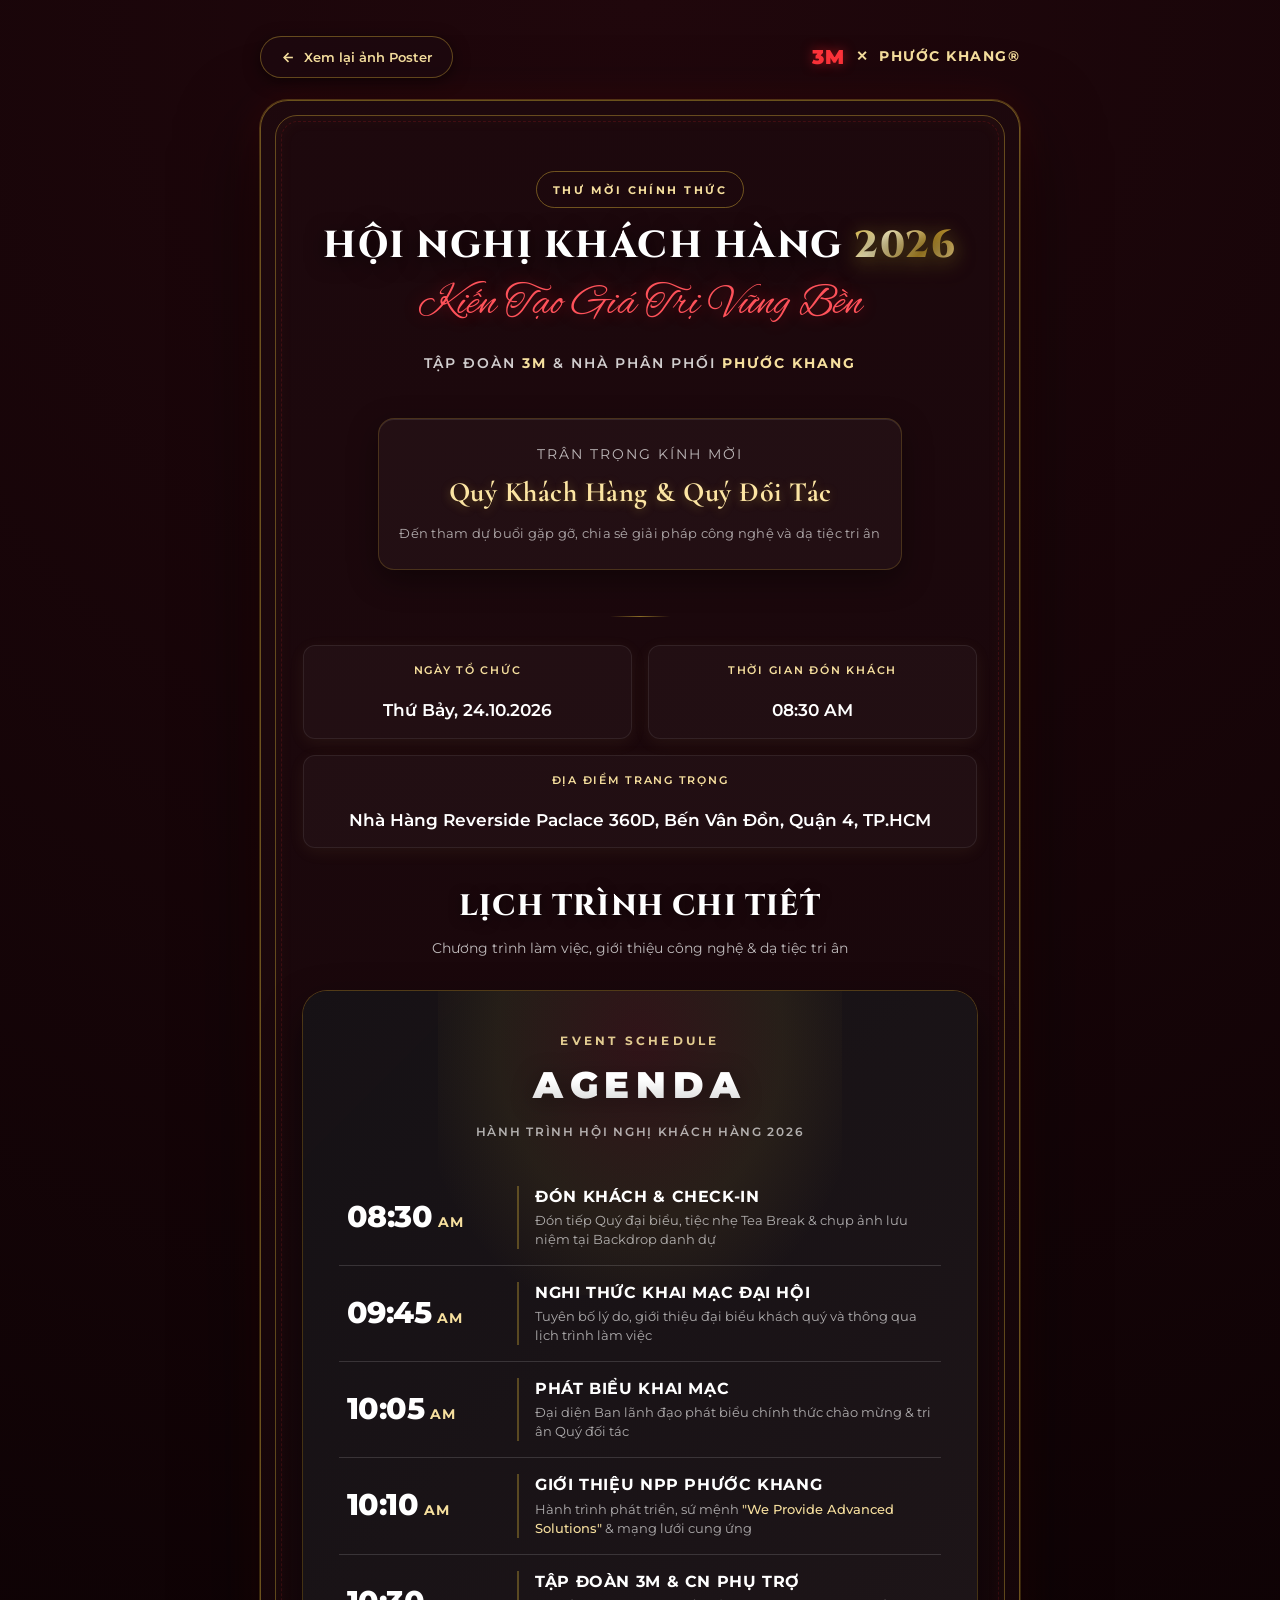
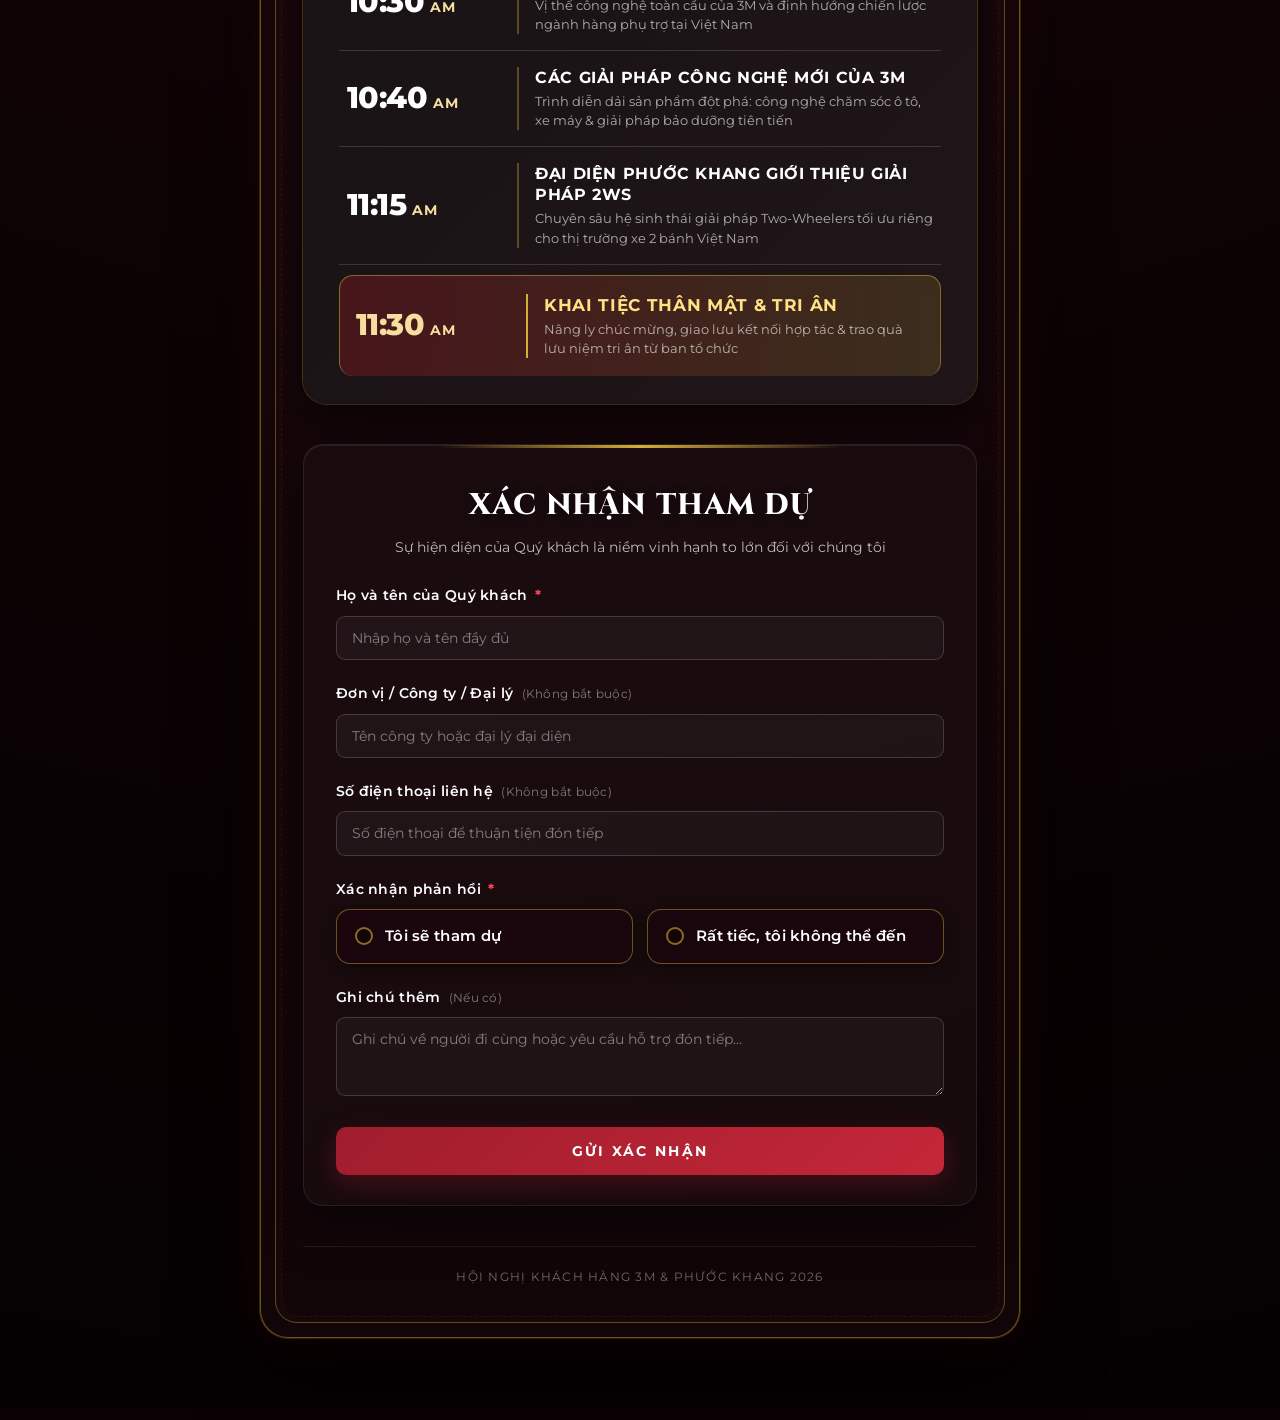
==== commit 9c79939d: "update landing home and responsible" ====
--- a/detail.html
+++ b/detail.html
@@ -2,7 +2,7 @@
 <html lang="vi">
   <head>
     <meta charset="UTF-8" />
-    <meta name="viewport" content="width=device-width, initial-scale=1.0" />
+    <meta name="viewport" content="width=device-width, initial-scale=1.0, viewport-fit=cover" />
     <title>Thư Mời &amp; Lịch Trình Hội Nghị — 3M &amp; Phước Khang</title>
 
     <!-- SEO & Social Meta Tags -->
--- a/style.css
+++ b/style.css
@@ -61,10 +61,14 @@
 html {
   -webkit-text-size-adjust: 100%;
   scroll-behavior: smooth;
+  background-color: #0a0204;
+  overflow-x: hidden;
+  overflow-x: clip;
 }
 
 body {
   min-height: 100vh;
+  min-height: 100dvh;
   background: var(--bg-page);
   background-image: var(--bg-page-gradient);
   background-repeat: no-repeat;
@@ -72,66 +76,228 @@
   font-family: var(--font-sans);
   color: var(--text-main);
   line-height: 1.65;
+  position: relative;
+  width: 100%;
+  box-sizing: border-box;
   overflow-x: hidden;
-  position: relative;
-  overscroll-behavior: contain;
+  overflow-x: clip;
+  overflow-y: visible;
+  -webkit-overflow-scrolling: touch;
+  touch-action: pan-y manipulation;
 }
 
 /* --------------------------------------------------------------------------
-   3. LANDING PAGE (INDEX.HTML) - TOÀN MÀN HÌNH (FULLSCREEN)
+   3. LANDING PAGE (INDEX.HTML) - RESPONSIVE & KHÔNG CẮT XÉN POSTER (ZERO-CROP)
    -------------------------------------------------------------------------- */
 .landing-fullscreen-body {
-  width: 100vw;
-  height: 100vh;
-  height: 100dvh;
+  width: 100%;
+  min-height: 100vh;
+  min-height: 100dvh;
   margin: 0;
   padding: 0;
-  overflow: hidden;
-  background: #000;
+  overflow-x: hidden;
+  background: #060103;
   position: relative;
-}
-
-.fullscreen-landing-container {
+  display: flex;
+  flex-direction: column;
+}
+
+/* Lớp nền mờ Ambient Glow từ chính poster home.jpg */
+.landing-ambient-backdrop {
+  position: fixed;
+  top: -10%;
+  left: -10%;
+  width: 120%;
+  height: 120%;
+  background-image: url('home.jpg');
+  background-size: cover;
+  background-position: center;
+  filter: blur(48px) brightness(0.28) saturate(1.4);
+  transform: scale(1.12);
+  z-index: 0;
+  pointer-events: none;
+}
+
+.landing-ambient-overlay {
+  position: fixed;
+  top: 0;
+  left: 0;
   width: 100%;
   height: 100%;
+  background: radial-gradient(circle at 50% 35%, rgba(20, 4, 8, 0.4) 0%, rgba(6, 1, 3, 0.88) 85%);
+  z-index: 1;
+  pointer-events: none;
+}
+
+.fullscreen-landing-container {
   position: relative;
+  z-index: 2;
+  width: 100%;
+  max-width: 1280px;
+  min-height: 100vh;
+  min-height: 100dvh;
+  margin: 0 auto;
+  display: flex;
+  flex-direction: column;
+  justify-content: space-between;
+  align-items: center;
+  padding: 24px 20px 32px;
+  box-sizing: border-box;
+}
+
+/* 1. Header huy hiệu */
+.landing-top-badge-wrap {
+  width: 100%;
+  display: flex;
+  justify-content: center;
+  margin-bottom: 12px;
+}
+
+.landing-top-badge {
+  display: inline-flex;
+  align-items: center;
+  gap: 8px;
+  padding: 6px 18px;
+  background: rgba(22, 6, 11, 0.75);
+  border: 1px solid rgba(212, 175, 55, 0.45);
+  border-radius: 40px;
+  backdrop-filter: blur(12px);
+  -webkit-backdrop-filter: blur(12px);
+  box-shadow: 0 4px 16px rgba(0, 0, 0, 0.4);
+}
+
+.landing-top-badge .badge-dot {
+  width: 7px;
+  height: 7px;
+  border-radius: 50%;
+  background: #ff333a;
+  box-shadow: 0 0 8px #ff333a;
+}
+
+.landing-top-badge .badge-text {
+  font-family: 'Montserrat', sans-serif;
+  font-size: 0.72rem;
+  font-weight: 700;
+  letter-spacing: 0.18em;
+  color: var(--gold-light, #f3d790);
+  text-transform: uppercase;
+}
+
+/* 2. Khung poster trưng bày (Zero-Crop: 100% Không bị cắt) */
+.landing-poster-card-wrap {
+  width: 100%;
+  flex: 1;
   display: flex;
   align-items: center;
   justify-content: center;
-}
-
+  max-width: 1100px;
+  padding: 6px 0;
+}
+
+.landing-poster-card {
+  position: relative;
+  width: 100%;
+  border-radius: 20px;
+  overflow: hidden;
+  box-shadow:
+    0 24px 60px rgba(0, 0, 0, 0.8),
+    0 0 0 1.5px rgba(212, 175, 55, 0.45),
+    0 0 30px rgba(229, 28, 36, 0.2);
+  background: #000;
+  cursor: pointer;
+  transition: transform 0.35s cubic-bezier(0.16, 1, 0.3, 1), box-shadow 0.35s ease;
+}
+
+.landing-poster-card:hover {
+  transform: translateY(-3px) scale(1.008);
+  box-shadow:
+    0 32px 75px rgba(0, 0, 0, 0.85),
+    0 0 0 2px rgba(212, 175, 55, 0.65),
+    0 0 40px rgba(229, 28, 36, 0.3);
+}
+
+/* Ảnh poster: TUYỆT ĐỐI KHÔNG CẮT MÉP THÔNG TIN TRÊN MỌI THIẾT BỊ */
 .fullscreen-poster-img {
   width: 100%;
-  height: 100%;
-  object-fit: cover;
-  object-position: center;
+  height: auto;
+  max-height: 65vh;
+  aspect-ratio: 1614 / 975;
+  object-fit: contain;
   display: block;
-}
-
-.fullscreen-bottom-gradient {
+  margin: 0 auto;
+}
+
+/* Nút gợi ý chạm để phóng to */
+.btn-poster-zoom-hint {
   position: absolute;
-  bottom: 0;
-  left: 0;
-  right: 0;
-  height: 240px;
-  background: linear-gradient(to top, rgba(0, 0, 0, 0.88) 0%, rgba(0, 0, 0, 0.45) 55%, transparent 100%);
-  pointer-events: none;
-  z-index: 2;
-}
-
+  bottom: 12px;
+  right: 12px;
+  display: inline-flex;
+  align-items: center;
+  gap: 6px;
+  padding: 6px 14px;
+  background: rgba(14, 3, 6, 0.78);
+  border: 1px solid rgba(212, 175, 55, 0.5);
+  border-radius: 30px;
+  color: #fff4c2;
+  font-family: 'Montserrat', sans-serif;
+  font-size: 0.72rem;
+  font-weight: 600;
+  letter-spacing: 0.04em;
+  backdrop-filter: blur(8px);
+  -webkit-backdrop-filter: blur(8px);
+  cursor: pointer;
+  box-shadow: 0 4px 12px rgba(0, 0, 0, 0.5);
+  transition: all 0.25s ease;
+  z-index: 3;
+}
+
+.btn-poster-zoom-hint:hover {
+  background: rgba(229, 28, 36, 0.35);
+  border-color: #ffd700;
+  color: #ffffff;
+}
+
+/* 3. Huy hiệu thông tin nhanh sự kiện */
+.landing-quick-meta {
+  display: flex;
+  align-items: center;
+  justify-content: center;
+  gap: 12px;
+  margin: 12px 0 16px;
+  flex-wrap: wrap;
+}
+
+.quick-meta-pill {
+  display: inline-flex;
+  align-items: center;
+  gap: 6px;
+  padding: 5px 14px;
+  border-radius: 20px;
+  background: rgba(255, 255, 255, 0.05);
+  border: 1px solid rgba(212, 175, 55, 0.28);
+  color: rgba(255, 255, 255, 0.9);
+  font-family: 'Montserrat', sans-serif;
+  font-size: 0.76rem;
+  font-weight: 600;
+  letter-spacing: 0.04em;
+  backdrop-filter: blur(8px);
+}
+
+.quick-meta-pill svg {
+  color: var(--gold-light, #f3d790);
+}
+
+/* 4. Thanh nút bấm CTA */
 .fullscreen-floating-bar {
-  position: absolute;
-  bottom: 36px;
-  left: 50%;
-  transform: translateX(-50%);
-  z-index: 10;
-  width: 90%;
+  width: 100%;
   max-width: 480px;
   text-align: center;
   display: flex;
   flex-direction: column;
   align-items: center;
-  gap: 12px;
+  gap: 10px;
+  margin-top: 4px;
 }
 
 .btn-fullscreen-cta {
@@ -172,11 +338,102 @@
 }
 
 .fullscreen-subtext {
-  color: rgba(255, 255, 255, 0.92);
+  color: rgba(255, 255, 255, 0.85);
   font-size: 0.82rem;
-  letter-spacing: 1px;
+  letter-spacing: 0.04em;
   text-shadow: 0 2px 4px rgba(0, 0, 0, 0.8);
   font-weight: 500;
+}
+
+/* 5. Lightbox Modal Phóng To Poster */
+.poster-lightbox-modal {
+  position: fixed;
+  top: 0;
+  left: 0;
+  width: 100%;
+  height: 100%;
+  z-index: 9999;
+  display: flex;
+  align-items: center;
+  justify-content: center;
+  opacity: 0;
+  visibility: hidden;
+  transition: opacity 0.3s ease, visibility 0.3s ease;
+  padding: 16px;
+  box-sizing: border-box;
+}
+
+.poster-lightbox-modal.active {
+  opacity: 1;
+  visibility: visible;
+}
+
+.lightbox-backdrop {
+  position: absolute;
+  top: 0;
+  left: 0;
+  width: 100%;
+  height: 100%;
+  background: rgba(0, 0, 0, 0.92);
+  backdrop-filter: blur(12px);
+  -webkit-backdrop-filter: blur(12px);
+}
+
+.lightbox-close-btn {
+  position: absolute;
+  top: 20px;
+  right: 20px;
+  z-index: 10;
+  display: inline-flex;
+  align-items: center;
+  gap: 6px;
+  background: rgba(30, 8, 14, 0.85);
+  border: 1px solid rgba(212, 175, 55, 0.6);
+  border-radius: 30px;
+  color: #ffffff;
+  padding: 8px 18px;
+  font-family: 'Montserrat', sans-serif;
+  font-size: 0.82rem;
+  font-weight: 700;
+  cursor: pointer;
+  box-shadow: 0 4px 16px rgba(0, 0, 0, 0.6);
+  transition: all 0.25s ease;
+}
+
+.lightbox-close-btn:hover {
+  background: var(--ruby-3m);
+  border-color: #ffffff;
+  transform: scale(1.05);
+}
+
+.lightbox-content-wrap {
+  position: relative;
+  z-index: 5;
+  max-width: 96vw;
+  max-height: 90vh;
+  display: flex;
+  flex-direction: column;
+  align-items: center;
+  justify-content: center;
+}
+
+.lightbox-img {
+  width: auto;
+  height: auto;
+  max-width: 100%;
+  max-height: 82vh;
+  object-fit: contain;
+  border-radius: 12px;
+  box-shadow: 0 20px 60px rgba(0, 0, 0, 0.9), 0 0 0 1px rgba(212, 175, 55, 0.5);
+}
+
+.lightbox-caption {
+  margin-top: 10px;
+  color: rgba(255, 255, 255, 0.7);
+  font-family: 'Montserrat', sans-serif;
+  font-size: 0.76rem;
+  letter-spacing: 0.04em;
+  text-align: center;
 }
 
 /* --------------------------------------------------------------------------
@@ -186,6 +443,10 @@
   padding: 36px 18px 70px;
   position: relative;
   background: radial-gradient(circle at 50% 0%, #20070c 0%, #0c0204 65%, #050102 100%);
+  min-height: 100vh;
+  min-height: 100dvh;
+  overflow-y: visible !important;
+  touch-action: pan-y manipulation;
 }
 
 .invitation-wrapper {
@@ -194,6 +455,8 @@
   margin: 0 auto;
   position: relative;
   z-index: 2;
+  box-sizing: border-box;
+  touch-action: pan-y manipulation;
 }
 
 /* Nút quay lại trang nhã ở đầu trang */
@@ -255,9 +518,7 @@
   border: 1.5px solid rgba(212, 175, 55, 0.45);
   text-align: center;
   transition: var(--transition-smooth);
-  overflow: hidden;
-  transform: translateZ(0);
-  -webkit-transform: translateZ(0);
+  touch-action: pan-y manipulation;
 }
 
 /* Viền đôi dát vàng chạm khắc bên trong thiệp */
@@ -718,26 +979,41 @@
 /* --------------------------------------------------------------------------
    7. TRANG CẢM ƠN (THANKYOU.HTML)
    -------------------------------------------------------------------------- */
+.thankyou-wrapper {
+  max-width: 620px;
+}
+
 .thankyou-card {
   padding: 52px 36px 44px;
   text-align: center;
 }
 
+.thankyou-main-title {
+  font-size: 2.1rem;
+  margin-top: 8px;
+  margin-bottom: 4px;
+}
+
+.thankyou-script-theme {
+  font-size: 2.3rem;
+  margin-bottom: 14px;
+}
+
 .thankyou-message {
-  font-size: 0.98rem;
-  color: var(--text-main);
+  font-size: 0.95rem;
+  color: rgba(255, 255, 255, 0.9);
   line-height: 1.65;
   max-width: 500px;
   margin: 0 auto 22px;
 }
 
 .thankyou-summary-box {
-  background: #faf6f4;
+  background: rgba(255, 255, 255, 0.04);
+  border: 1px solid rgba(212, 175, 55, 0.3);
   border-radius: 14px;
-  padding: 16px 20px;
+  padding: 18px 22px;
   margin: 18px auto 28px;
-  max-width: 440px;
-  border: 1px dashed var(--gold-foil-border);
+  max-width: 460px;
   font-size: 0.9rem;
   text-align: left;
 }
@@ -745,69 +1021,51 @@
 .summary-row {
   display: flex;
   justify-content: space-between;
-  margin-bottom: 6px;
-}
-
-.summary-row:last-child { margin-bottom: 0; }
-.summary-label { color: var(--text-muted); }
-.summary-val { font-weight: 700; color: var(--ruby-dark); }
-
-/* --------------------------------------------------------------------------
-   8. RESPONSIVE (MOBILE & TABLET)
-   -------------------------------------------------------------------------- */
-@media (max-width: 600px) {
-  .invitation-page-body {
-    padding: 16px 10px 45px;
-  }
-
-  .invitation-card {
-    padding: 42px 18px 36px;
-    border-radius: 20px;
-  }
-
-  .card-inner-border {
-    top: 10px;
-    left: 10px;
-    right: 10px;
-    bottom: 10px;
-  }
-
-  .invitation-main-heading {
-    font-size: 1.85rem;
-  }
-
-  .event-quick-info-grid {
-    grid-template-columns: 1fr;
-    gap: 10px;
-  }
-
-  .quick-info-card.full-width {
-    grid-column: span 1;
-  }
-
-  .radio-soft-grid {
-    grid-template-columns: 1fr;
-    gap: 10px;
-  }
-
-  .royal-rsvp-wrapper {
-    padding: 26px 16px;
-  }
-
-  .fullscreen-floating-bar {
-    bottom: 24px;
-    width: 92%;
-  }
-
-  .btn-fullscreen-cta {
-    width: 100%;
-    padding: 14px 22px;
-    font-size: 0.98rem;
-  }
+  align-items: center;
+  gap: 12px;
+  padding: 8px 0;
+  border-bottom: 1px solid rgba(255, 255, 255, 0.08);
+}
+
+.summary-row:last-child {
+  border-bottom: none;
+  margin-bottom: 0;
+}
+
+.summary-label {
+  color: var(--gold-light);
+  font-size: 0.84rem;
+  flex-shrink: 0;
+}
+
+.summary-val {
+  font-weight: 600;
+  color: #ffffff;
+  font-size: 0.92rem;
+  text-align: right;
+  word-break: break-word;
+}
+
+.thankyou-nav-btns {
+  display: flex;
+  gap: 14px;
+  justify-content: center;
+  flex-wrap: wrap;
+  margin-top: 28px;
+}
+
+.btn-back-poster {
+  background: rgba(229, 28, 36, 0.18);
+  border-color: rgba(229, 28, 36, 0.5);
+}
+
+.btn-back-poster:hover {
+  background: rgba(229, 28, 36, 0.35);
+  border-color: #ff333a;
 }
 
 /* ==========================================================================
-   9. AGENDA JOURNEY BOARD (FROSTED GLASS & SLEEK DIVIDERS)
+   8. AGENDA JOURNEY BOARD (FROSTED GLASS & SLEEK DIVIDERS)
    ========================================================================== */
 .agenda-board-container {
   max-width: 740px;
@@ -820,6 +1078,7 @@
     0 0 0 1px rgba(212, 175, 55, 0.35);
   position: relative;
   overflow: hidden;
+  touch-action: pan-y manipulation;
 }
 
 /* Ánh sáng mờ nghệ thuật trang trí */
@@ -982,48 +1241,7 @@
   border-left-color: var(--gold, #d4af37);
 }
 
-/* Responsive Agenda Board trên điện thoại */
-@media (max-width: 600px) {
-  .agenda-board-container {
-    padding: 24px 16px 20px;
-    border-radius: 18px;
-  }
-
-  .agenda-main-title {
-    font-size: 1.75rem;
-    letter-spacing: 0.12em;
-  }
-
-  .agenda-item {
-    flex-direction: column;
-    align-items: flex-start;
-    padding: 14px 6px;
-    gap: 8px;
-  }
-
-  .agenda-time-col {
-    flex: none;
-    gap: 5px;
-  }
-
-  .agenda-time-val {
-    font-size: 1.5rem;
-  }
-
-  .agenda-info-col {
-    padding-left: 10px;
-    border-left-width: 2px;
-    width: 100%;
-  }
-
-  .agenda-item-title {
-    font-size: 0.9rem;
-  }
-
-  .agenda-item-desc {
-    font-size: 0.78rem;
-  }
-}
+/* Ghi chú: Quy tắc Responsive cho Agenda đã được tối ưu tập trung tại Section 8 */
 
 /* ==========================================================================
    10. CLEAN EDITORIAL CORPORATE STYLE (TỐI GIẢN)
@@ -1121,6 +1339,7 @@
   border-radius: 20px;
   background: rgba(255, 255, 255, 0.025);
   border: 1px solid rgba(255, 255, 255, 0.08);
+  touch-action: pan-y manipulation;
 }
 
 .clean-group {
@@ -1210,20 +1429,7 @@
   margin: 0;
 }
 
-@media (max-width: 600px) {
-  .clean-info-grid {
-    grid-template-columns: 1fr;
-  }
-  .clean-info-grid .quick-info-card.full-width {
-    grid-column: span 1;
-  }
-  .clean-radio-grid {
-    grid-template-columns: 1fr;
-  }
-  .clean-rsvp-section {
-    padding: 24px 18px 20px;
-  }
-}
+/* Ghi chú: Quy tắc Responsive cho Info Grid & RSVP đã được tối ưu tập trung tại Section 8 */
 
 /* ==========================================================================
    11. CSS ANIMATIONS (HARDWARE-ACCELERATED)
@@ -1235,7 +1441,7 @@
   }
   100% {
     opacity: 1;
-    transform: translateY(0);
+    transform: none;
   }
 }
 
@@ -1251,3 +1457,507 @@
 .royal-rsvp-wrapper {
   animation: pureFadeInUp 0.7s cubic-bezier(0.2, 0.8, 0.2, 1) 0.25s both;
 }
+
+/* ==========================================================================
+   12. RESPONSIVE DESIGN TOÀN DIỆN CHO ĐIỆN THOẠI & TABLET (ĐẶT Ở CUỐI FILE ĐỂ CASCADE ĐÚNG)
+   ========================================================================== */
+
+/* Tablet & Màn hình nhỏ (<= 768px) */
+@media (max-width: 768px) {
+  .fullscreen-landing-container {
+    padding: 16px 14px 24px;
+  }
+  .fullscreen-poster-img {
+    max-height: 58vh;
+  }
+  .invitation-card {
+    padding: 40px 22px 34px;
+  }
+  .agenda-board-container {
+    padding: 28px 20px 22px;
+  }
+}
+
+/* Điện thoại di động (<= 600px - iPhone, Android) */
+@media (max-width: 600px) {
+  /* 1. Trang Thư Mời (detail.html) */
+  .invitation-page-body {
+    padding: 12px 10px 42px;
+  }
+
+  .invitation-wrapper {
+    width: 100%;
+    max-width: 100%;
+  }
+
+  /* Top bar điều hướng & logo */
+  .top-action-bar {
+    display: flex;
+    flex-wrap: wrap;
+    align-items: center;
+    justify-content: space-between;
+    gap: 8px;
+    margin-bottom: 14px;
+    width: 100%;
+  }
+
+  .btn-back-soft {
+    padding: 7px 14px;
+    font-size: 0.78rem;
+    gap: 6px;
+  }
+
+  .top-brand-logos {
+    font-size: 0.78rem;
+    letter-spacing: 1px;
+    gap: 6px;
+  }
+
+  .top-brand-logos span.brand-3m {
+    font-size: 1.1rem;
+  }
+
+  /* Thẻ thiệp mời chính */
+  .invitation-card {
+    padding: 30px 14px 26px;
+    border-radius: 18px;
+    box-sizing: border-box;
+  }
+
+  .card-inner-border {
+    top: 8px;
+    left: 8px;
+    right: 8px;
+    bottom: 8px;
+    border-radius: 12px;
+  }
+
+  .card-inner-border::after {
+    top: 4px;
+    left: 4px;
+    right: 4px;
+    bottom: 4px;
+    border-radius: 8px;
+  }
+
+  /* Header & Tiêu đề */
+  .invitation-header-clean {
+    margin-top: 4px;
+    margin-bottom: 16px;
+  }
+
+  .invitation-brand-badge {
+    padding: 3px 12px;
+    margin-bottom: 10px;
+  }
+
+  .invitation-brand-badge span {
+    font-size: 0.65rem;
+    letter-spacing: 0.16em;
+  }
+
+  .invitation-main-heading {
+    font-size: 1.55rem;
+    letter-spacing: 0.04em;
+    line-height: 1.25;
+    margin-bottom: 2px;
+  }
+
+  .invitation-script-theme {
+    font-size: 1.85rem;
+    margin-top: 0;
+    margin-bottom: 8px;
+    line-height: 1.2;
+  }
+
+  .co-host-subheading {
+    font-size: 0.76rem;
+    letter-spacing: 1px;
+    margin-bottom: 14px;
+    line-height: 1.4;
+  }
+
+  /* Hộp kính mời khách quý */
+  .guest-invitation-container,
+  .clean-guest-box {
+    padding: 16px 12px;
+    margin: 12px 0 18px;
+    border-radius: 14px;
+    max-width: 100%;
+    box-sizing: border-box;
+  }
+
+  .guest-intro-label {
+    font-size: 0.72rem;
+    letter-spacing: 1.5px;
+  }
+
+  .guest-highlight-name {
+    font-size: 1.22rem;
+    word-break: break-word;
+    overflow-wrap: break-word;
+    display: block;
+    margin-top: 4px;
+    line-height: 1.35;
+  }
+
+  .guest-honor-note {
+    font-size: 0.76rem;
+    line-height: 1.45;
+    margin-top: 6px;
+  }
+
+  .clean-divider-line {
+    margin: 16px auto 20px;
+  }
+
+  /* Grid thông tin ngày, giờ, địa điểm */
+  .event-quick-info-grid,
+  .clean-info-grid {
+    grid-template-columns: 1fr;
+    gap: 10px;
+    margin-bottom: 24px;
+  }
+
+  .quick-info-card,
+  .clean-info-grid .quick-info-card {
+    padding: 13px 14px;
+  }
+
+  .clean-info-grid .quick-info-card.full-width {
+    grid-column: span 1;
+  }
+
+  .quick-meta-label,
+  .clean-info-grid .quick-meta-label {
+    font-size: 0.65rem;
+    margin-bottom: 4px;
+  }
+
+  .quick-meta-val,
+  .clean-info-grid .quick-meta-val {
+    font-size: 0.92rem;
+    line-height: 1.45;
+    word-break: break-word;
+  }
+
+  /* ------------------------------------------------------------------------
+     AGENDA SCHEDULE BOARD TRÊN ĐIỆN THOẠI
+     Giải quyết triệt để: Giữ bố cục 2 cột gọn gàng (giờ bên trái, chi tiết bên phải)
+     Thời gian và chi tiết nằm sát nhau, vạch kẻ dọc ngăn cách, không có khoảng cách rỗng
+     ------------------------------------------------------------------------ */
+  .roadmap-header-center {
+    margin-bottom: 16px;
+  }
+
+  .roadmap-title {
+    font-size: 1.45rem;
+  }
+
+  .roadmap-desc {
+    font-size: 0.78rem;
+  }
+
+  .agenda-board-container {
+    padding: 22px 12px 18px;
+    border-radius: 16px;
+    margin: 10px auto 20px;
+    box-sizing: border-box;
+  }
+
+  .agenda-board-header {
+    margin-bottom: 18px;
+  }
+
+  .agenda-subtag {
+    font-size: 0.65rem;
+    letter-spacing: 0.2em;
+  }
+
+  .agenda-main-title {
+    font-size: 1.6rem;
+    letter-spacing: 0.12em;
+  }
+
+  .agenda-subtitle-line {
+    font-size: 0.7rem;
+    letter-spacing: 0.08em;
+  }
+
+  /* Mỗi mục sự kiện: Xếp dọc liền mạch, thời gian ngay sát phía trên nội dung */
+  .agenda-item {
+    display: flex !important;
+    flex-direction: column !important;
+    align-items: flex-start !important;
+    padding: 12px 6px !important;
+    gap: 4px !important;
+    border-bottom: 1px solid rgba(255, 255, 255, 0.12) !important;
+  }
+
+  .agenda-item:hover {
+    transform: none !important;
+    padding-left: 6px !important;
+    padding-right: 6px !important;
+  }
+
+  /* Cột thời gian: Căn trái thẳng hàng, hiển thị giờ và AM/PM trên cùng một dòng ngang */
+  .agenda-time-col {
+    display: flex !important;
+    flex-direction: row !important;
+    align-items: baseline !important;
+    gap: 6px !important;
+    flex: none !important;
+    width: auto !important;
+    height: auto !important;
+    min-height: 0 !important;
+    margin: 0 0 2px 0 !important;
+    padding: 0 !important;
+  }
+
+  .agenda-time-val {
+    font-size: 1.25rem !important;
+    line-height: 1 !important;
+    font-weight: 800 !important;
+    color: #ffffff !important;
+    letter-spacing: -0.01em !important;
+  }
+
+  .agenda-time-period {
+    font-size: 0.72rem !important;
+    font-weight: 700 !important;
+    color: var(--gold-light, #f3d790) !important;
+    letter-spacing: 0.05em !important;
+  }
+
+  /* Cột chi tiết sự kiện: Nằm ngay sát phía dưới thời gian, vạch kẻ vàng phân tách sang trọng */
+  .agenda-info-col {
+    width: 100% !important;
+    padding-left: 10px !important;
+    border-left: 2px solid rgba(212, 175, 55, 0.45) !important;
+    box-sizing: border-box !important;
+    margin: 0 !important;
+  }
+
+  .agenda-item-title {
+    font-size: 0.9rem !important;
+    font-weight: 700 !important;
+    line-height: 1.35 !important;
+    margin: 0 0 4px 0 !important;
+    color: #ffffff !important;
+    text-transform: uppercase !important;
+  }
+
+  .agenda-item-desc {
+    font-size: 0.78rem !important;
+    line-height: 1.45 !important;
+    margin: 0 !important;
+    color: rgba(255, 255, 255, 0.7) !important;
+  }
+
+  .agenda-item-highlight {
+    padding: 14px 10px !important;
+    margin-top: 8px !important;
+    border-radius: 12px !important;
+  }
+
+  /* RSVP Form Section */
+  .royal-rsvp-wrapper,
+  .clean-rsvp-section {
+    padding: 22px 12px 18px;
+    border-radius: 16px;
+    margin: 22px auto 10px;
+    box-sizing: border-box;
+  }
+
+  .rsvp-title {
+    font-size: 1.5rem;
+  }
+
+  .rsvp-subtitle {
+    font-size: 0.78rem;
+    margin-bottom: 16px;
+    line-height: 1.45;
+  }
+
+  .clean-group {
+    margin-bottom: 15px;
+  }
+
+  .form-label {
+    font-size: 0.82rem;
+    margin-bottom: 6px;
+  }
+
+  .clean-input {
+    padding: 11px 13px !important;
+    font-size: 0.88rem !important;
+    border-radius: 8px !important;
+  }
+
+  .clean-textarea {
+    min-height: 72px;
+  }
+
+  .clean-radio-grid,
+  .radio-soft-grid {
+    grid-template-columns: 1fr;
+    gap: 8px;
+  }
+
+  .clean-radio-card,
+  .radio-soft-card {
+    padding: 11px 13px;
+  }
+
+  .radio-soft-text {
+    font-size: 0.86rem;
+  }
+
+  .clean-submit-btn,
+  .btn-submit-invitation {
+    padding: 13px 18px;
+    font-size: 0.88rem;
+    letter-spacing: 0.12em;
+  }
+
+  /* 2. Trang Landing Poster (index.html) trên điện thoại */
+  .fullscreen-landing-container {
+    padding: 14px 12px 20px;
+    min-height: 100dvh;
+    height: auto;
+  }
+
+  .landing-top-badge-wrap {
+    margin-bottom: 8px;
+  }
+
+  .landing-top-badge {
+    padding: 4px 13px;
+  }
+
+  .landing-top-badge .badge-text {
+    font-size: 0.65rem;
+    letter-spacing: 0.14em;
+  }
+
+  .landing-poster-card {
+    border-radius: 14px;
+  }
+
+  .fullscreen-poster-img {
+    max-height: 56vh;
+  }
+
+  .btn-poster-zoom-hint {
+    bottom: 8px;
+    right: 8px;
+    padding: 4px 10px;
+    font-size: 0.65rem;
+  }
+
+  .landing-quick-meta {
+    margin: 8px 0 12px;
+    gap: 6px;
+  }
+
+  .quick-meta-pill {
+    padding: 4px 10px;
+    font-size: 0.7rem;
+  }
+
+  .fullscreen-floating-bar {
+    width: 100%;
+    margin-top: 2px;
+  }
+
+  .btn-fullscreen-cta {
+    width: 100%;
+    padding: 13px 20px;
+    font-size: 0.95rem;
+  }
+
+  .fullscreen-subtext {
+    font-size: 0.74rem;
+    line-height: 1.4;
+  }
+
+  /* 3. Trang Cảm Ơn (thankyou.html) trên điện thoại */
+  .thankyou-card {
+    padding: 30px 14px 24px !important;
+  }
+
+  .thankyou-card .invitation-main-heading {
+    font-size: 1.55rem !important;
+  }
+
+  .thankyou-card .invitation-script-theme {
+    font-size: 1.7rem !important;
+  }
+
+  .thankyou-message {
+    font-size: 0.88rem !important;
+    line-height: 1.55 !important;
+    margin-bottom: 16px !important;
+  }
+
+  .thankyou-summary-box {
+    padding: 14px 12px !important;
+    margin: 14px auto 20px !important;
+  }
+
+  .summary-row {
+    font-size: 0.84rem !important;
+    padding: 6px 0 !important;
+  }
+
+  .summary-val {
+    word-break: break-word !important;
+  }
+}
+
+/* Màn hình điện thoại siêu nhỏ (<= 380px như iPhone SE, Android mini) */
+@media (max-width: 380px) {
+  .invitation-page-body {
+    padding: 8px 6px 30px;
+  }
+
+  .top-action-bar {
+    flex-direction: column;
+    align-items: center;
+    gap: 8px;
+  }
+
+  .btn-back-soft {
+    width: 100%;
+    justify-content: center;
+  }
+
+  .invitation-card {
+    padding: 24px 8px 18px;
+    border-radius: 14px;
+  }
+
+  .invitation-main-heading {
+    font-size: 1.35rem;
+  }
+
+  .invitation-script-theme {
+    font-size: 1.55rem;
+  }
+
+  .clean-guest-box {
+    padding: 12px 8px;
+  }
+
+  .agenda-time-val {
+    font-size: 1.15rem !important;
+  }
+
+  .agenda-item {
+    padding: 10px 4px !important;
+  }
+
+  .clean-rsvp-section {
+    padding: 16px 8px 12px;
+  }
+}
